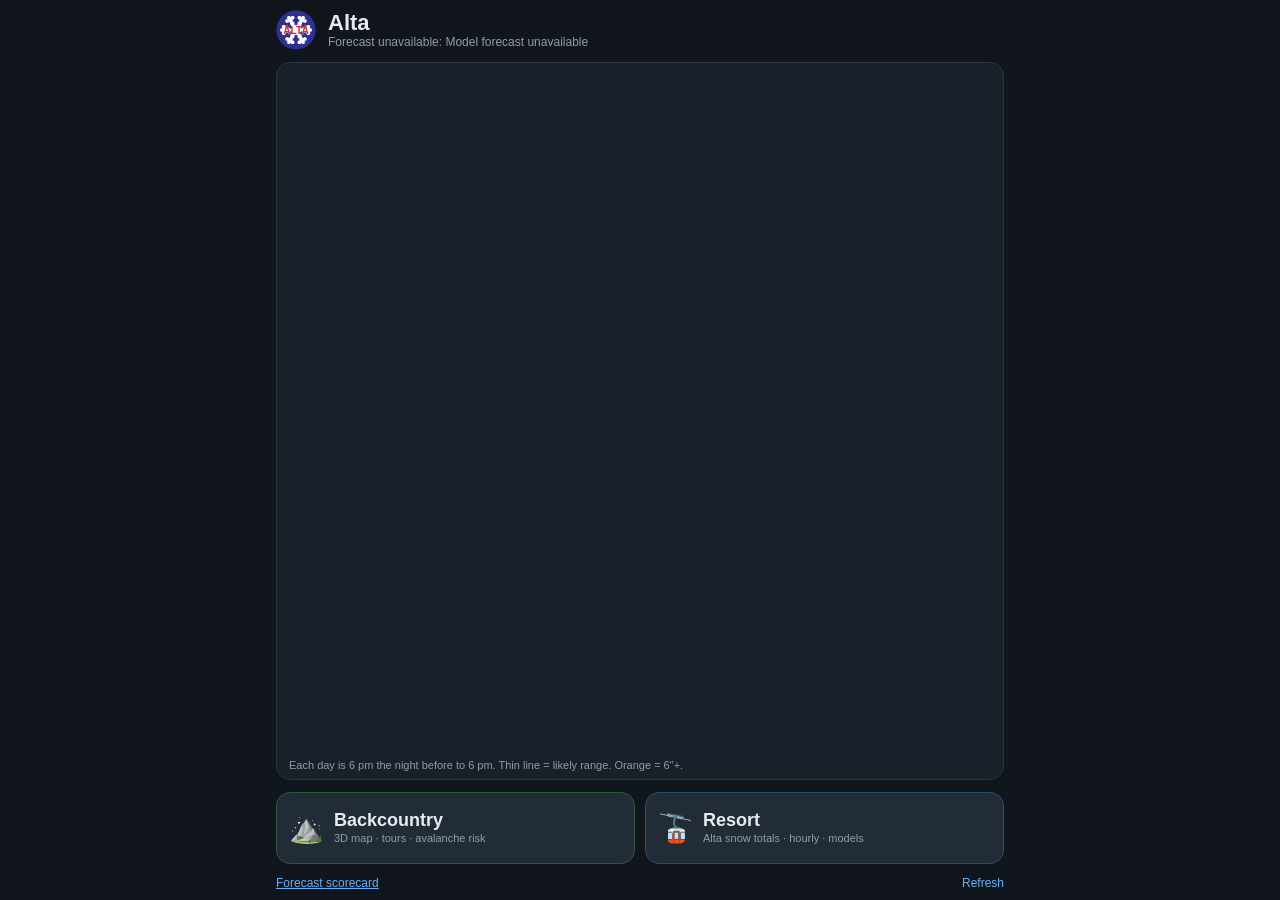
==== index.html @ 56ec4ec4 "Home screen, Backcountry page, avalanche risk, LCC tours and AutoATES terrain - Home: Alta 15-day sn" ====
<!doctype html>
<html lang="en">
<head>
  <meta charset="utf-8">
  <meta name="viewport" content="width=device-width, initial-scale=1, viewport-fit=cover">
  <meta name="theme-color" content="#11161c">
  <meta name="apple-mobile-web-app-capable" content="yes">
  <meta name="apple-mobile-web-app-status-bar-style" content="black-translucent">
  <title>Alta Snow</title>
  <link rel="icon" href="badge.svg" type="image/svg+xml">
  <link rel="apple-touch-icon" href="icon-180.png">
  <link rel="manifest" href="manifest.webmanifest">
  <link rel="stylesheet" href="app.css">
  <link rel="stylesheet" href="home.css">
</head>
<body class="home">
  <header class="home-head">
    <img src="badge.svg" alt="" class="badge">
    <div class="title">
      <h1>Alta</h1>
      <p id="status" class="sub">Loading forecast…</p>
    </div>
    <a id="avy-chip" class="avy-chip" href="backcountry.html#avalanche" hidden></a>
  </header>

  <section class="snow" aria-labelledby="snow-h">
    <h2 id="snow-h" class="sr-only">Snow forecast, next 15 days</h2>
    <div class="totals" id="totals"></div>
    <div class="chart" id="chart" role="img" aria-label="Daily snow forecast for Alta, next 15 days"></div>
    <p class="note">Each day is 6 pm the night before to 6 pm. Thin line = likely range. Orange = 6"+.</p>
  </section>

  <nav class="doors">
    <a href="backcountry.html" class="door bc">
      <span class="door-icon" aria-hidden="true">⛰️</span>
      <span><b>Backcountry</b><small>3D map · tours · avalanche risk</small></span>
    </a>
    <a href="forecast.html" class="door resort">
      <span class="door-icon" aria-hidden="true">🚡</span>
      <span><b>Resort</b><small>Alta snow totals · hourly · models</small></span>
    </a>
  </nav>

  <footer class="home-foot">
    <a href="scorecard.html">Forecast scorecard</a>
    <button id="refresh" class="linkish">Refresh</button>
  </footer>

  <script src="snow.js"></script>
  <script src="forecast-data.js"></script>
  <script src="avalanche.js"></script>
  <script src="home.js"></script>
</body>
</html>
---- app.css ----
:root {
  --bg: #11161c;
  --panel: rgba(20, 26, 33, 0.94);
  --line: #2a3440;
  --text: #e6ebf0;
  --muted: #8f9cab;
  --accent: #5fb3ff;
  --accent-ink: #06121f;
  --btn: #222c37;
  --btn-hover: #2c3846;
  --green: #3fa34d;
  --yellow: #e8c62a;
  --orange: #f08a24;
  --red: #d83a2e;
  --radius: 8px;
  font-family: -apple-system, BlinkMacSystemFont, "Segoe UI", Roboto, sans-serif;
  font-size: 14px;
  color-scheme: dark;
}

* { box-sizing: border-box; }
html, body { margin: 0; height: 100%; background: var(--bg); color: var(--text); }
#map { position: absolute; inset: 0; }
a { color: var(--accent); }

.panel {
  position: absolute; top: 12px; left: 12px; bottom: 12px;
  width: 340px; overflow-y: auto;
  background: var(--panel); border: 1px solid var(--line); border-radius: 12px;
  padding: 0 14px 14px; z-index: 2;
  backdrop-filter: blur(6px);
}
.panel.closed { display: none; }
.panel-head { position: sticky; top: 0; background: var(--panel); padding: 14px 0 8px; z-index: 1; }
.panel-head h1 { font-size: 17px; margin: 0 0 4px; padding-left: 40px; }
.sub { margin: 0; color: var(--muted); font-size: 12px; }

.panel-toggle {
  position: absolute; top: 22px; left: 22px; z-index: 3;
  width: 32px; height: 32px; border-radius: 6px;
  background: var(--btn); color: var(--text); border: 1px solid var(--line); cursor: pointer;
}

details { border-top: 1px solid var(--line); padding: 8px 0; }
summary { cursor: pointer; font-weight: 600; padding: 4px 0; list-style-position: inside; }
.row { display: flex; align-items: center; gap: 8px; margin: 8px 0; }
.row label { flex: 0 0 auto; }
.row input[type=range] { flex: 1; min-width: 0; }
.row select, .row input[type=number] {
  background: var(--btn); color: var(--text); border: 1px solid var(--line); border-radius: 6px; padding: 4px 6px;
}
.row input[type=number] { width: 56px; }
.muted { color: var(--muted); font-weight: 400; }
.small { font-size: 12px; }
.hint { color: var(--muted); font-size: 12px; line-height: 1.45; margin: 6px 0; }

.seg { display: flex; flex-wrap: wrap; gap: 4px; margin: 8px 0; }
.seg label {
  display: inline-flex; align-items: center; gap: 4px;
  background: var(--btn); border: 1px solid var(--line); border-radius: 6px; padding: 4px 8px; cursor: pointer;
}
.seg label:has(input:checked) { border-color: var(--accent); }
.seg input[type=radio] { display: none; }

.btns { display: flex; flex-wrap: wrap; gap: 6px; margin: 8px 0; }
button, .btn-like {
  background: var(--btn); color: var(--text); border: 1px solid var(--line); border-radius: 6px;
  padding: 6px 10px; cursor: pointer; font: inherit; font-size: 13px;
}
button:hover, .btn-like:hover { background: var(--btn-hover); }
button.primary { background: var(--accent); color: var(--accent-ink); border-color: var(--accent); font-weight: 600; }
button.active { background: #ffcf4a; color: #1d1600; border-color: #ffcf4a; }

.legend { display: grid; grid-template-columns: 14px 1fr; gap: 3px 8px; font-size: 12px; align-items: center; }
.legend i { width: 14px; height: 14px; border-radius: 3px; display: block; }

.rose-wrap { display: flex; gap: 10px; align-items: flex-start; }
#rose { width: 150px; height: 150px; flex: 0 0 150px; }
#rose path { stroke: var(--bg); stroke-width: 1.5; cursor: pointer; fill: #2a3440; }
#rose path.on { fill: #e2492f; }
#rose path:hover { opacity: 0.8; }
#rose text { fill: var(--muted); font-size: 12px; text-anchor: middle; dominant-baseline: middle; pointer-events: none; }
.rose-side { flex: 1; min-width: 0; }
.rose-side .btns button { padding: 4px 8px; font-size: 12px; }

.stats { display: grid; grid-template-columns: 1fr 1fr; gap: 6px; margin: 8px 0; }
.stats:empty { display: none; }
.stat { background: var(--btn); border-radius: 6px; padding: 6px 8px; }
.stat b { display: block; font-size: 16px; }
.stat span { color: var(--muted); font-size: 11px; }
.stat.wide { grid-column: 1 / -1; }
.profile svg { width: 100%; height: 110px; display: block; }
.profile text { fill: var(--muted); font-size: 10px; }

.pin-list, .uac-list, .sources { list-style: none; padding: 0; margin: 6px 0; }
.pin-list li { display: flex; justify-content: space-between; align-items: center; gap: 6px; padding: 4px 0; border-bottom: 1px solid var(--line); }
.pin-list li a { cursor: pointer; }
.pin-list button { padding: 2px 8px; }
.sources li { margin: 0 0 8px; font-size: 12px; line-height: 1.45; color: var(--muted); }
.sources b { color: var(--text); }

.uac-list li { border-bottom: 1px solid var(--line); }
.uac-list .uac-head { display: flex; align-items: center; gap: 8px; padding: 6px 0; cursor: pointer; }
.uac-list .chip { width: 12px; height: 12px; border-radius: 50%; flex: 0 0 12px; }
.uac-list .canyon { margin-left: auto; color: var(--muted); font-size: 12px; }
.uac-body { padding: 0 0 10px 20px; font-size: 12px; color: var(--muted); line-height: 1.5; }
.uac-body img { width: 100%; border-radius: 6px; margin-top: 6px; background: #fff; }
.uac-body b { color: var(--text); font-weight: 600; }

.readout {
  position: absolute; right: 12px; bottom: 34px; z-index: 2;
  background: var(--panel); border: 1px solid var(--line); border-radius: 6px;
  padding: 6px 10px; font-size: 12px; font-variant-numeric: tabular-nums;
}
.readout:empty { display: none; }

.maplibregl-popup-content { background: #1b232c; color: var(--text); border-radius: 8px; font-size: 13px; }
.maplibregl-popup-tip { border-top-color: #1b232c !important; border-bottom-color: #1b232c !important; }
.maplibregl-popup-close-button { color: var(--muted); }
.pin-marker {
  width: 14px; height: 14px; border-radius: 50%; background: #ffcf4a; border: 2px solid #1d1600; cursor: pointer;
}

@media (max-width: 640px) {
  .panel { top: auto; left: 0; right: 0; bottom: 0; width: auto; max-height: 55vh; border-radius: 12px 12px 0 0; }
  .panel-toggle { top: 12px; left: 12px; }
  .panel-head h1 { padding-left: 0; }
  .readout { bottom: auto; top: 12px; right: 12px; }
}

.alta-tots { display: grid; grid-template-columns: repeat(3, 1fr); gap: 6px; margin: 8px 0 6px; }
.alta-tots div { background: var(--btn); border-radius: 6px; padding: 6px 8px; }
.alta-tots b { display: block; font-size: 18px; }
.alta-tots span { color: var(--muted); font-size: 11px; }
.alta-bars { display: grid; grid-template-columns: repeat(15, 1fr); gap: 2px; height: 56px; }
.alta-bars div { display: flex; flex-direction: column; justify-content: flex-end; align-items: center; min-width: 0; }
.alta-bars i { display: block; width: 70%; background: #3987e5; border-radius: 2px 2px 0 0; }
.alta-bars i.powder { background: var(--orange); }
.alta-bars span { font-size: 9px; color: var(--muted); margin-top: 2px; }
.alta-link { display: block; font-size: 12px; margin: 6px 0 2px; }
.alta-marker {
  background: #11161c; color: #e6ebf0; border: 1px solid #5fb3ff; border-radius: 12px;
  padding: 3px 8px; font-size: 12px; font-weight: 600; text-decoration: none; white-space: nowrap;
}
.alta-marker:hover { background: #1c2733; }
.alta-marker { display: flex; align-items: center; gap: 5px; padding: 2px 8px 2px 2px; }
.alta-marker img { width: 20px; height: 20px; display: block; }
.summary-badge { width: 18px; height: 18px; vertical-align: -4px; margin-right: 6px; }
---- home.css ----
/* Home: Alta 15-day snow, fitted to one screen, then the two doors. Builds on app.css tokens. */
.home {
  --s1: #3987e5;
  --powder: #f08a24;
  --card: #18202a;
  min-height: 100%;
  height: 100dvh;
  display: grid;
  grid-template-rows: auto 1fr auto auto;
  max-width: 760px;
  margin: 0 auto;
  padding: max(10px, env(safe-area-inset-top)) 16px max(10px, env(safe-area-inset-bottom));
  gap: 12px;
  overflow: hidden;
}
.sr-only { position: absolute; width: 1px; height: 1px; overflow: hidden; clip: rect(0 0 0 0); }

.home-head { display: flex; align-items: center; gap: 12px; }
.home-head .badge { width: 40px; height: 40px; }
.home-head .title { flex: 1; min-width: 0; }
.home-head h1 { margin: 0; font-size: 22px; line-height: 1.1; }
.home-head .sub { white-space: nowrap; overflow: hidden; text-overflow: ellipsis; }

.avy-chip {
  display: inline-flex; flex-direction: column; align-items: flex-end; text-decoration: none;
  padding: 5px 10px; border-radius: 8px; font-size: 11px; line-height: 1.2; border: 1px solid transparent;
}
.avy-chip b { font-size: 13px; }

.snow {
  background: var(--card); border: 1px solid var(--line); border-radius: 14px; padding: 12px 12px 8px;
  display: flex; flex-direction: column; min-height: 0;
}
.totals { display: grid; grid-template-columns: repeat(4, 1fr); gap: 6px; margin-bottom: 8px; }
.totals div { text-align: center; }
.totals b { display: block; font-size: 22px; font-variant-numeric: tabular-nums; }
.totals span { color: var(--muted); font-size: 11px; }
.totals .obs b { color: var(--muted); }

.chart { flex: 1; min-height: 180px; display: grid; grid-template-columns: repeat(15, 1fr); gap: 3px; position: relative; }
.col { display: flex; flex-direction: column; align-items: center; min-width: 0; }
.col .v { font-size: 11px; font-weight: 700; height: 15px; font-variant-numeric: tabular-nums; white-space: nowrap; }
.col .area { position: relative; flex: 1; width: 100%; display: flex; align-items: flex-end; justify-content: center; }
.col .area i { display: block; width: 78%; background: var(--s1); border-radius: 3px 3px 0 0; min-height: 2px; }
.col .area i.powder { background: var(--powder); }
.col .area em { position: absolute; left: 50%; width: 2px; margin-left: -1px; background: #cfd8e3; opacity: 0.7; }
.col .d { font-size: 10px; color: var(--muted); text-align: center; line-height: 1.25; margin-top: 3px; }
.col .d b { color: var(--text); font-weight: 600; }
.col.wk { border-left: 1px dashed var(--line); }
.col.today .d b { color: var(--accent); }
.note { color: var(--muted); font-size: 11px; margin: 6px 0 0; }

.doors { display: grid; grid-template-columns: 1fr 1fr; gap: 10px; }
.door {
  display: flex; align-items: center; gap: 10px; text-decoration: none; color: var(--text);
  background: var(--btn); border: 1px solid var(--line); border-radius: 14px; padding: 14px 12px; min-height: 72px;
}
.door:hover, .door:focus-visible { background: var(--btn-hover); }
.door b { display: block; font-size: 18px; }
.door small { color: var(--muted); font-size: 11px; line-height: 1.3; display: block; }
.door-icon { font-size: 28px; }
.door.bc { border-color: #2f5b3a; }
.door.resort { border-color: #2c4d78; }

.home-foot { display: flex; justify-content: space-between; font-size: 12px; }
.linkish { background: none; border: 0; color: var(--accent); padding: 0; cursor: pointer; font: inherit; }

@media (max-height: 640px) {
  .totals b { font-size: 18px; }
  .door { min-height: 60px; padding: 10px; }
  .note { display: none; }
}
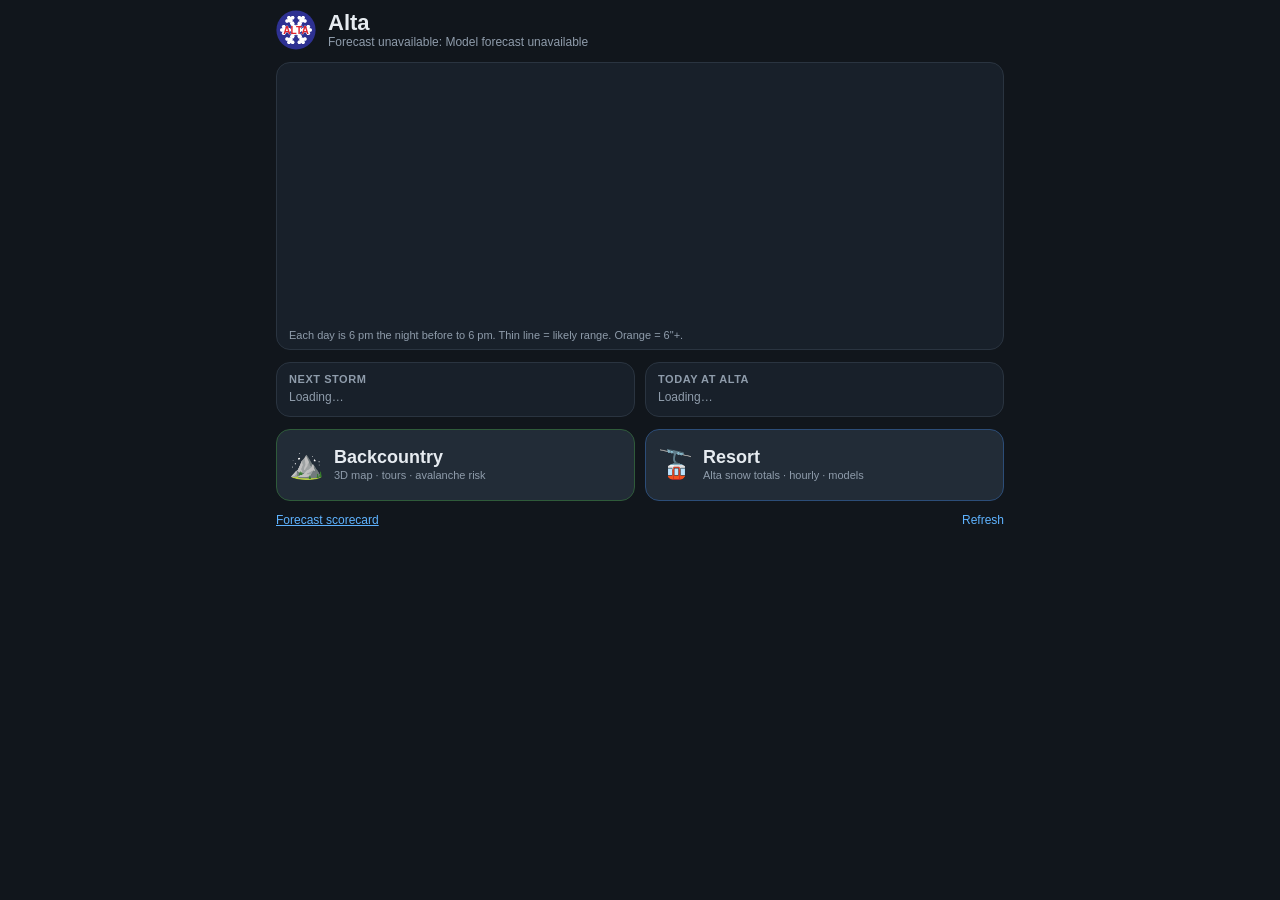
==== commit dc821223: "Home: landscape snow chart instead of a full-height stretch; next storm and today cards Co-Authored-" ====
--- a/index.html
+++ b/index.html
@@ -30,6 +30,11 @@
     <p class="note">Each day is 6 pm the night before to 6 pm. Thin line = likely range. Orange = 6"+.</p>
   </section>
 
+  <section class="cards">
+    <div class="mini-card" id="storm"><h2>Next storm</h2><p>Loading…</p></div>
+    <div class="mini-card" id="today"><h2>Today at Alta</h2><p>Loading…</p></div>
+  </section>
+
   <nav class="doors">
     <a href="backcountry.html" class="door bc">
       <span class="door-icon" aria-hidden="true">⛰️</span>
--- a/home.css
+++ b/home.css
@@ -1,17 +1,17 @@
-/* Home: Alta 15-day snow, fitted to one screen, then the two doors. Builds on app.css tokens. */
+/* Home: Alta 15-day snow as a landscape chart, the next storm and today, then the two doors.
+   Builds on app.css tokens. Content flows at its natural height; nothing stretches to fill the screen. */
 .home {
   --s1: #3987e5;
   --powder: #f08a24;
   --card: #18202a;
+  height: auto;
   min-height: 100%;
-  height: 100dvh;
-  display: grid;
-  grid-template-rows: auto 1fr auto auto;
+  display: flex;
+  flex-direction: column;
   max-width: 760px;
   margin: 0 auto;
-  padding: max(10px, env(safe-area-inset-top)) 16px max(10px, env(safe-area-inset-bottom));
+  padding: max(10px, env(safe-area-inset-top)) 16px max(14px, env(safe-area-inset-bottom));
   gap: 12px;
-  overflow: hidden;
 }
 .sr-only { position: absolute; width: 1px; height: 1px; overflow: hidden; clip: rect(0 0 0 0); }
 
@@ -29,7 +29,6 @@
 
 .snow {
   background: var(--card); border: 1px solid var(--line); border-radius: 14px; padding: 12px 12px 8px;
-  display: flex; flex-direction: column; min-height: 0;
 }
 .totals { display: grid; grid-template-columns: repeat(4, 1fr); gap: 6px; margin-bottom: 8px; }
 .totals div { text-align: center; }
@@ -37,7 +36,11 @@
 .totals span { color: var(--muted); font-size: 11px; }
 .totals .obs b { color: var(--muted); }
 
-.chart { flex: 1; min-height: 180px; display: grid; grid-template-columns: repeat(15, 1fr); gap: 3px; position: relative; }
+.chart {
+  /* always wider than tall: grows with the width, capped so it never becomes a tower */
+  height: clamp(150px, 30vw, 240px);
+  display: grid; grid-template-columns: repeat(15, 1fr); gap: 3px; position: relative;
+}
 .col { display: flex; flex-direction: column; align-items: center; min-width: 0; }
 .col .v { font-size: 11px; font-weight: 700; height: 15px; font-variant-numeric: tabular-nums; white-space: nowrap; }
 .col .area { position: relative; flex: 1; width: 100%; display: flex; align-items: flex-end; justify-content: center; }
@@ -65,8 +68,17 @@
 .home-foot { display: flex; justify-content: space-between; font-size: 12px; }
 .linkish { background: none; border: 0; color: var(--accent); padding: 0; cursor: pointer; font: inherit; }
 
-@media (max-height: 640px) {
+/* next storm + today */
+.cards { display: grid; grid-template-columns: 1fr 1fr; gap: 10px; }
+.mini-card { background: var(--card); border: 1px solid var(--line); border-radius: 14px; padding: 10px 12px; min-width: 0; }
+.mini-card h2 { font-size: 11px; text-transform: uppercase; letter-spacing: .05em; color: var(--muted); margin: 0 0 4px; font-weight: 600; }
+.mini-card .big { font-size: 20px; font-weight: 700; line-height: 1.15; }
+.mini-card .big small { font-size: 13px; color: var(--muted); font-weight: 500; }
+.mini-card p { margin: 3px 0 0; font-size: 12px; color: var(--muted); line-height: 1.4; }
+.mini-card p b { color: var(--text); font-weight: 600; }
+.mini-card .pow { color: var(--powder); }
+
+@media (max-width: 360px) {
+  .cards { grid-template-columns: 1fr; }
   .totals b { font-size: 18px; }
-  .door { min-height: 60px; padding: 10px; }
-  .note { display: none; }
 }
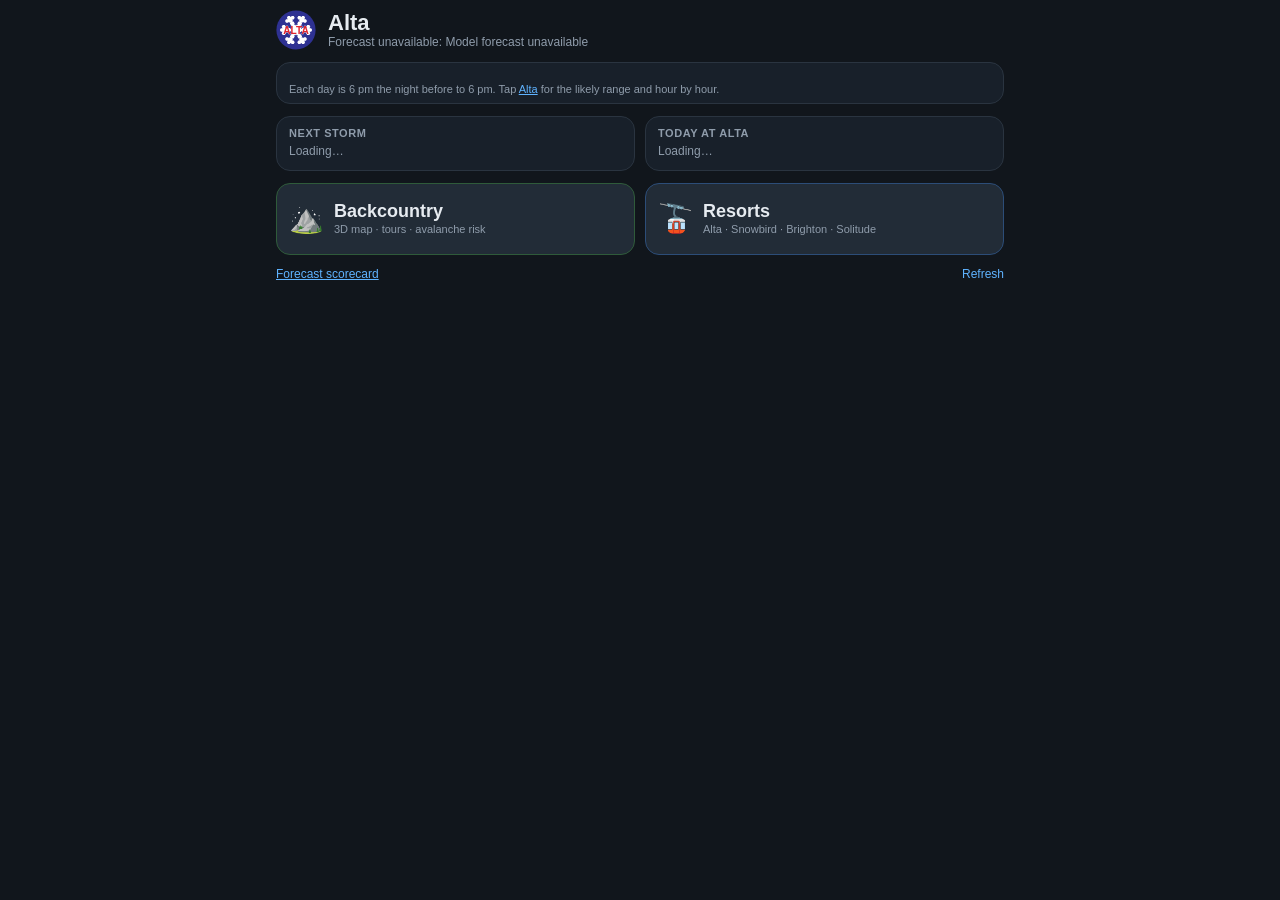
==== commit 2dbb40b5: "Resorts: Snowbird, Brighton and Solitude alongside Alta, solid colour bars, live cams - resorts.html" ====
--- a/index.html
+++ b/index.html
@@ -27,7 +27,8 @@
     <h2 id="snow-h" class="sr-only">Snow forecast, next 15 days</h2>
     <div class="totals" id="totals"></div>
     <div class="chart" id="chart" role="img" aria-label="Daily snow forecast for Alta, next 15 days"></div>
-    <p class="note">Each day is 6 pm the night before to 6 pm. Thin line = likely range. Orange = 6"+.</p>
+    <div class="note" id="legend"></div>
+    <p class="note">Each day is 6 pm the night before to 6 pm. Tap <a href="forecast.html">Alta</a> for the likely range and hour by hour.</p>
   </section>
 
   <section class="cards">
@@ -40,9 +41,9 @@
       <span class="door-icon" aria-hidden="true">⛰️</span>
       <span><b>Backcountry</b><small>3D map · tours · avalanche risk</small></span>
     </a>
-    <a href="forecast.html" class="door resort">
+    <a href="resorts.html" class="door resort">
       <span class="door-icon" aria-hidden="true">🚡</span>
-      <span><b>Resort</b><small>Alta snow totals · hourly · models</small></span>
+      <span><b>Resorts</b><small>Alta · Snowbird · Brighton · Solitude</small></span>
     </a>
   </nav>
 
@@ -53,6 +54,7 @@
 
   <script src="snow.js"></script>
   <script src="forecast-data.js"></script>
+  <script src="snowbars.js"></script>
   <script src="avalanche.js"></script>
   <script src="home.js"></script>
 </body>
--- a/app.css
+++ b/app.css
@@ -146,3 +146,36 @@
 .alta-marker { display: flex; align-items: center; gap: 5px; padding: 2px 8px 2px 2px; }
 .alta-marker img { width: 20px; height: 20px; display: block; }
 .summary-badge { width: 18px; height: 18px; vertical-align: -4px; margin-right: 6px; }
+
+/* ---------- daily snow bars (snowbars.js), shared by home, resorts and forecast pages ---------- */
+:root { --c-snow: #3987e5; --c-mix: #9085e9; --c-rain: #3fae7a; --c-pow: #f08a24; --c-none: #3a4552; }
+.sb { display: grid; grid-template-columns: repeat(var(--n), 1fr); gap: 3px; height: var(--sb-h, 170px); }
+.sb-col { display: flex; flex-direction: column; align-items: center; min-width: 0; }
+.sb-v { font-size: 11px; font-weight: 700; height: 15px; line-height: 15px; white-space: nowrap; font-variant-numeric: tabular-nums; }
+.sb-v small { font-size: 9px; font-weight: 600; color: var(--c-rain); }
+.sb-area { flex: 1; width: 100%; display: flex; align-items: flex-end; justify-content: center; }
+.sb-area i { display: block; width: 80%; max-width: 36px; min-height: 2px; border-radius: 3px 3px 0 0; background: var(--c-none); }
+.sb-area i.t-snow { background: var(--c-snow); }
+.sb-area i.t-mix { background: var(--c-mix); }
+.sb-area i.t-rain { background: var(--c-rain); }
+.sb-area i.t-pow { background: var(--c-pow); }
+.sb-d { font-size: 10px; color: var(--muted); text-align: center; line-height: 1.25; margin-top: 3px; }
+.sb-d b { color: var(--text); font-weight: 600; }
+.sb-col.wk { border-left: 1px dashed var(--line); }
+.sb-col.today .sb-d b { color: var(--accent); }
+.sb.compact { gap: 2px; }
+.sb.compact .sb-v { font-size: 10px; }
+.sb.compact .sb-area i { width: 76%; border-radius: 2px 2px 0 0; }
+.sb-legend { display: flex; flex-wrap: wrap; gap: 4px 12px; font-size: 11px; color: var(--muted); }
+.sb-legend i { display: inline-block; width: 10px; height: 10px; border-radius: 2px; margin-right: 4px; vertical-align: -1px; }
+.sb-legend i.t-snow { background: var(--c-snow); }
+.sb-legend i.t-mix { background: var(--c-mix); }
+.sb-legend i.t-rain { background: var(--c-rain); }
+.sb-legend i.t-pow { background: var(--c-pow); }
+/* a snow amount as a solid block, coloured like the bars */
+.chip { display: inline-block; min-width: 44px; padding: 3px 8px; border-radius: 6px; font-weight: 700; text-align: center; font-variant-numeric: tabular-nums; }
+.chip.t-snow { background: var(--c-snow); color: #fff; }
+.chip.t-mix { background: var(--c-mix); color: #120f2a; }
+.chip.t-rain { background: var(--c-rain); color: #06170f; }
+.chip.t-pow { background: var(--c-pow); color: #1d0e00; }
+.chip.t-none { color: var(--muted); font-weight: 600; }
--- a/home.css
+++ b/home.css
@@ -36,21 +36,8 @@
 .totals span { color: var(--muted); font-size: 11px; }
 .totals .obs b { color: var(--muted); }
 
-.chart {
-  /* always wider than tall: grows with the width, capped so it never becomes a tower */
-  height: clamp(150px, 30vw, 240px);
-  display: grid; grid-template-columns: repeat(15, 1fr); gap: 3px; position: relative;
-}
-.col { display: flex; flex-direction: column; align-items: center; min-width: 0; }
-.col .v { font-size: 11px; font-weight: 700; height: 15px; font-variant-numeric: tabular-nums; white-space: nowrap; }
-.col .area { position: relative; flex: 1; width: 100%; display: flex; align-items: flex-end; justify-content: center; }
-.col .area i { display: block; width: 78%; background: var(--s1); border-radius: 3px 3px 0 0; min-height: 2px; }
-.col .area i.powder { background: var(--powder); }
-.col .area em { position: absolute; left: 50%; width: 2px; margin-left: -1px; background: #cfd8e3; opacity: 0.7; }
-.col .d { font-size: 10px; color: var(--muted); text-align: center; line-height: 1.25; margin-top: 3px; }
-.col .d b { color: var(--text); font-weight: 600; }
-.col.wk { border-left: 1px dashed var(--line); }
-.col.today .d b { color: var(--accent); }
+.chart { --sb-h: clamp(150px, 30vw, 240px); }
+#legend { margin-top: 8px; }
 .note { color: var(--muted); font-size: 11px; margin: 6px 0 0; }
 
 .doors { display: grid; grid-template-columns: 1fr 1fr; gap: 10px; }
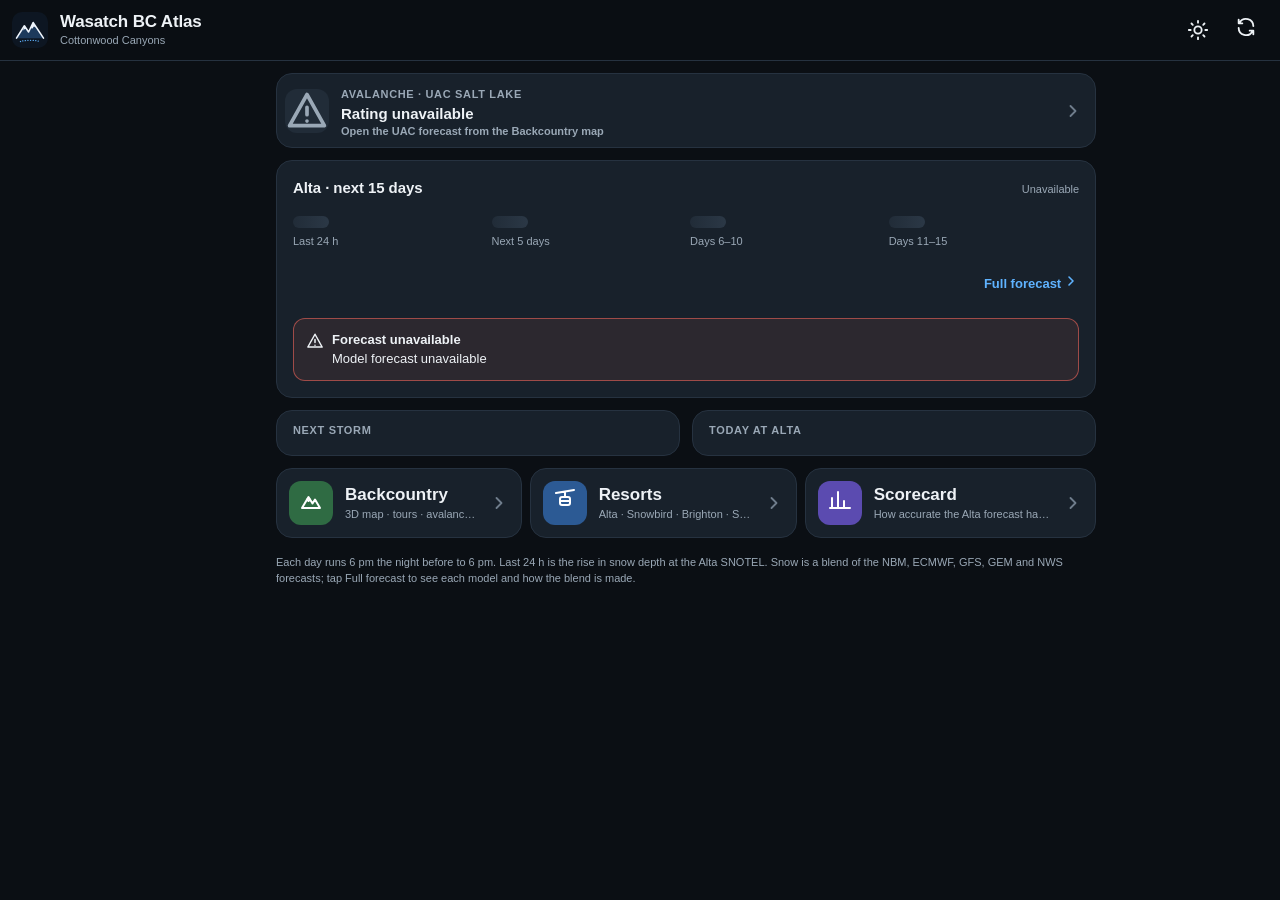
==== commit 3e100f9e: "UI redesign: design system, glare mode, new Home/Resorts/Forecast layouts, onX-style tour lines - ap" ====
--- a/index.html
+++ b/index.html
@@ -3,54 +3,83 @@
 <head>
   <meta charset="utf-8">
   <meta name="viewport" content="width=device-width, initial-scale=1, viewport-fit=cover">
-  <meta name="theme-color" content="#11161c">
+  <meta name="theme-color" content="#0b0f14">
   <meta name="apple-mobile-web-app-capable" content="yes">
   <meta name="apple-mobile-web-app-status-bar-style" content="black-translucent">
-  <title>Alta Snow</title>
+  <meta name="apple-mobile-web-app-title" content="BC Atlas">
+  <title>Wasatch BC Atlas</title>
   <link rel="icon" href="badge.svg" type="image/svg+xml">
   <link rel="apple-touch-icon" href="icon-180.png">
   <link rel="manifest" href="manifest.webmanifest">
+  <script src="theme.js"></script>
   <link rel="stylesheet" href="app.css">
   <link rel="stylesheet" href="home.css">
 </head>
-<body class="home">
-  <header class="home-head">
-    <img src="badge.svg" alt="" class="badge">
-    <div class="title">
-      <h1>Alta</h1>
-      <p id="status" class="sub">Loading forecast…</p>
+<body class="page home">
+  <header class="topbar">
+    <div class="topbar-title">
+      <img src="badge.svg" alt="" class="brand-mark">
+      <div><h1>Wasatch BC Atlas</h1><p class="sub">Cottonwood Canyons</p></div>
     </div>
-    <a id="avy-chip" class="avy-chip" href="backcountry.html#avalanche" hidden></a>
+    <div class="topbar-actions">
+      <button class="icon-btn" data-theme-toggle aria-label="Glare mode"></button>
+      <button class="icon-btn" id="refresh" aria-label="Refresh forecast"><i data-icon="refresh"></i></button>
+    </div>
   </header>
 
-  <section class="snow" aria-labelledby="snow-h">
-    <h2 id="snow-h" class="sr-only">Snow forecast, next 15 days</h2>
-    <div class="totals" id="totals"></div>
-    <div class="chart" id="chart" role="img" aria-label="Daily snow forecast for Alta, next 15 days"></div>
-    <div class="note" id="legend"></div>
-    <p class="note">Each day is 6 pm the night before to 6 pm. Tap <a href="forecast.html">Alta</a> for the likely range and hour by hour.</p>
-  </section>
+  <main class="page-main">
+    <a id="avy" class="avy-row" href="backcountry.html#avalanche" aria-label="Avalanche danger, Salt Lake zone">
+      <span class="avy-dot" aria-hidden="true"></span>
+      <span class="avy-text"><span class="eyebrow">Avalanche · UAC Salt Lake</span><b id="avy-name">Checking…</b></span>
+      <i data-icon="chev" class="chev"></i>
+    </a>
 
-  <section class="cards">
-    <div class="mini-card" id="storm"><h2>Next storm</h2><p>Loading…</p></div>
-    <div class="mini-card" id="today"><h2>Today at Alta</h2><p>Loading…</p></div>
-  </section>
+    <section class="card snow" aria-labelledby="snow-h">
+      <div class="card-head">
+        <h2 id="snow-h">Alta · next 15 days</h2>
+        <span class="muted" id="status">Loading…</span>
+      </div>
+      <div class="stats-row" id="totals">
+        <div class="stat-cell dim"><b class="skeleton sk-line" style="width:36px">&nbsp;</b><span>Last 24 h</span></div>
+        <div class="stat-cell"><b class="skeleton sk-line" style="width:36px">&nbsp;</b><span>Next 5 days</span></div>
+        <div class="stat-cell"><b class="skeleton sk-line" style="width:36px">&nbsp;</b><span>Days 6–10</span></div>
+        <div class="stat-cell"><b class="skeleton sk-line" style="width:36px">&nbsp;</b><span>Days 11–15</span></div>
+      </div>
+      <div class="chart" id="chart" role="img" aria-label="Daily snow forecast for Alta, next 15 days"><div class="skeleton sk-block"></div></div>
+      <div class="chart-foot">
+        <div id="legend"></div>
+        <a href="forecast.html?r=alta" class="more">Full forecast<i data-icon="chev"></i></a>
+      </div>
+      <div id="snow-error"></div>
+    </section>
 
-  <nav class="doors">
-    <a href="backcountry.html" class="door bc">
-      <span class="door-icon" aria-hidden="true">⛰️</span>
-      <span><b>Backcountry</b><small>3D map · tours · avalanche risk</small></span>
-    </a>
-    <a href="resorts.html" class="door resort">
-      <span class="door-icon" aria-hidden="true">🚡</span>
-      <span><b>Resorts</b><small>Alta · Snowbird · Brighton · Solitude</small></span>
-    </a>
-  </nav>
+    <section class="cards">
+      <div class="mini-card" id="storm"><h2 class="eyebrow">Next storm</h2><div class="skeleton sk-line" style="width:70%"></div><div class="skeleton sk-line"></div></div>
+      <div class="mini-card" id="today"><h2 class="eyebrow">Today at Alta</h2><div class="skeleton sk-line" style="width:60%"></div><div class="skeleton sk-line"></div></div>
+    </section>
 
-  <footer class="home-foot">
-    <a href="scorecard.html">Forecast scorecard</a>
-    <button id="refresh" class="linkish">Refresh</button>
-  </footer>
+    <nav class="doors" aria-label="Sections">
+      <a href="backcountry.html" class="door bc">
+        <span class="door-icon"><i data-icon="mountain"></i></span>
+        <span class="door-text"><b>Backcountry</b><small>3D map · tours · avalanche risk</small></span>
+        <i data-icon="chev" class="chev"></i>
+      </a>
+      <a href="resorts.html" class="door resort">
+        <span class="door-icon"><i data-icon="lift"></i></span>
+        <span class="door-text"><b>Resorts</b><small>Alta · Snowbird · Brighton · Solitude</small></span>
+        <i data-icon="chev" class="chev"></i>
+      </a>
+      <a href="scorecard.html" class="door score">
+        <span class="door-icon"><i data-icon="chart"></i></span>
+        <span class="door-text"><b>Scorecard</b><small>How accurate the Alta forecast has been</small></span>
+        <i data-icon="chev" class="chev"></i>
+      </a>
+    </nav>
+
+    <footer class="foot">
+      <p>Each day runs 6 pm the night before to 6 pm. Last 24 h is the rise in snow depth at the Alta SNOTEL. Snow is a blend of the NBM, ECMWF, GFS, GEM and NWS forecasts; tap Full forecast to see each model and how the blend is made.</p>
+    </footer>
+  </main>
 
   <script src="snow.js"></script>
   <script src="forecast-data.js"></script>
--- a/app.css
+++ b/app.css
@@ -1,22 +1,70 @@
+/* ============ Design system: tokens ============
+   One type scale, spacing scale, radius set and surface ladder for every page.
+   Dark is the default; [data-theme="glare"] is a high-contrast light theme for sun on snow. */
 :root {
-  --bg: #11161c;
-  --panel: rgba(20, 26, 33, 0.94);
-  --line: #2a3440;
-  --text: #e6ebf0;
-  --muted: #8f9cab;
+  /* surfaces, back to front */
+  --bg: #0b0f14;
+  --surface: #121921;
+  --surface-2: #18212b;
+  --surface-3: #212c38;
+  --surface-4: #2b3846;
+  --line: #263240;
+  --line-strong: #3a4858;
+  --text: #eef2f6;
+  --muted: #9aa8b6;
+  --faint: #6f7d8c;
   --accent: #5fb3ff;
-  --accent-ink: #06121f;
-  --btn: #222c37;
-  --btn-hover: #2c3846;
-  --green: #3fa34d;
-  --yellow: #e8c62a;
-  --orange: #f08a24;
-  --red: #d83a2e;
-  --radius: 8px;
-  font-family: -apple-system, BlinkMacSystemFont, "Segoe UI", Roboto, sans-serif;
-  font-size: 14px;
+  --accent-ink: #04101c;
+  --accent-soft: rgba(95, 179, 255, 0.14);
+  --warn: #ffb067;
+  --danger: #ff6b5e;
+  --ok: #4cc38a;
+  --shadow: 0 8px 28px rgba(0, 0, 0, 0.35);
+  --scrim: rgba(5, 8, 12, 0.6);
+  /* legacy names, kept so older selectors follow the theme */
+  --panel: rgba(18, 25, 33, 0.94);
+  --card: var(--surface-2);
+  --btn: var(--surface-3);
+  --btn-hover: var(--surface-4);
+  --green: #3fa34d; --yellow: #e8c62a; --orange: #f08a24; --red: #d83a2e;
+  /* type scale (px): 11 / 13 / 15 / 17 / 20 / 26 / 34 */
+  --fs-xs: 11px; --fs-sm: 13px; --fs-md: 15px; --fs-lg: 17px; --fs-xl: 20px; --fs-2xl: 26px; --fs-3xl: 34px;
+  /* spacing (px): 4 / 8 / 12 / 16 / 24 / 32 */
+  --sp-1: 4px; --sp-2: 8px; --sp-3: 12px; --sp-4: 16px; --sp-5: 24px; --sp-6: 32px;
+  /* radii */
+  --r-sm: 8px; --r-md: 12px; --r-lg: 16px; --r-pill: 999px;
+  --radius: var(--r-sm);
+  --tap: 44px;   /* minimum touch target, gloves */
+  font-family: -apple-system, BlinkMacSystemFont, "SF Pro Text", "Segoe UI", Roboto, sans-serif;
+  font-size: 15px;
+  line-height: 1.4;
   color-scheme: dark;
-}
+  -webkit-text-size-adjust: 100%;
+}
+:root[data-theme="glare"] {
+  --bg: #ffffff;
+  --surface: #f4f6f9;
+  --surface-2: #ffffff;
+  --surface-3: #e9edf2;
+  --surface-4: #dbe1e8;
+  --line: #c7d0da;
+  --line-strong: #8d9aa8;
+  --text: #05080c;
+  --muted: #33404d;
+  --faint: #55626f;
+  --accent: #0054c2;
+  --accent-ink: #ffffff;
+  --accent-soft: rgba(0, 84, 194, 0.1);
+  --warn: #9a4a00;
+  --danger: #b3140a;
+  --ok: #0f7a45;
+  --shadow: 0 6px 20px rgba(10, 20, 30, 0.14);
+  --scrim: rgba(10, 16, 24, 0.45);
+  --panel: rgba(255, 255, 255, 0.97);
+  color-scheme: light;
+}
+:root[data-theme="glare"] .card, :root[data-theme="glare"] .rcard, :root[data-theme="glare"] .snow,
+:root[data-theme="glare"] .mini-card, :root[data-theme="glare"] .tour { border-color: var(--line-strong); }
 
 * { box-sizing: border-box; }
 html, body { margin: 0; height: 100%; background: var(--bg); color: var(--text); }
@@ -64,8 +112,9 @@
 
 .btns { display: flex; flex-wrap: wrap; gap: 6px; margin: 8px 0; }
 button, .btn-like {
-  background: var(--btn); color: var(--text); border: 1px solid var(--line); border-radius: 6px;
-  padding: 6px 10px; cursor: pointer; font: inherit; font-size: 13px;
+  background: var(--btn); color: var(--text); border: 1px solid var(--line); border-radius: var(--r-sm);
+  padding: 8px 12px; min-height: 36px; cursor: pointer; font: inherit; font-size: var(--fs-sm); font-weight: 600;
+  -webkit-tap-highlight-color: transparent;
 }
 button:hover, .btn-like:hover { background: var(--btn-hover); }
 button.primary { background: var(--accent); color: var(--accent-ink); border-color: var(--accent); font-weight: 600; }
@@ -151,7 +200,8 @@
 :root { --c-snow: #3987e5; --c-mix: #9085e9; --c-rain: #3fae7a; --c-pow: #f08a24; --c-none: #3a4552; }
 .sb { display: grid; grid-template-columns: repeat(var(--n), 1fr); gap: 3px; height: var(--sb-h, 170px); }
 .sb-col { display: flex; flex-direction: column; align-items: center; min-width: 0; }
-.sb-v { font-size: 11px; font-weight: 700; height: 15px; line-height: 15px; white-space: nowrap; font-variant-numeric: tabular-nums; }
+/* the gap below the numbers keeps the tallest bar from touching its label */
+.sb-v { font-size: 12px; font-weight: 750; height: 15px; line-height: 15px; margin-bottom: 6px; white-space: nowrap; font-variant-numeric: tabular-nums; }
 .sb-v small { font-size: 9px; font-weight: 600; color: var(--c-rain); }
 .sb-area { flex: 1; width: 100%; display: flex; align-items: flex-end; justify-content: center; }
 .sb-area i { display: block; width: 80%; max-width: 36px; min-height: 2px; border-radius: 3px 3px 0 0; background: var(--c-none); }
@@ -166,16 +216,124 @@
 .sb.compact { gap: 2px; }
 .sb.compact .sb-v { font-size: 10px; }
 .sb.compact .sb-area i { width: 76%; border-radius: 2px 2px 0 0; }
-.sb-legend { display: flex; flex-wrap: wrap; gap: 4px 12px; font-size: 11px; color: var(--muted); }
+.sb-legend { display: flex; flex-wrap: wrap; gap: 4px 12px; font-size: 11px; color: var(--muted); align-items: center; }
+.sb-legend .sb-unit { color: var(--faint); }
+.wx { display: inline-grid; place-items: center; width: 22px; height: 22px; color: var(--muted); }
+.wx svg { width: 22px; height: 22px; }
+.wx-snow { color: var(--c-snow); } .wx-rain { color: var(--c-rain); } .wx-clear { color: #f2b632; }
+:root[data-theme="glare"] .wx-clear { color: #a86b00; }
 .sb-legend i { display: inline-block; width: 10px; height: 10px; border-radius: 2px; margin-right: 4px; vertical-align: -1px; }
 .sb-legend i.t-snow { background: var(--c-snow); }
 .sb-legend i.t-mix { background: var(--c-mix); }
 .sb-legend i.t-rain { background: var(--c-rain); }
 .sb-legend i.t-pow { background: var(--c-pow); }
 /* a snow amount as a solid block, coloured like the bars */
-.chip { display: inline-block; min-width: 44px; padding: 3px 8px; border-radius: 6px; font-weight: 700; text-align: center; font-variant-numeric: tabular-nums; }
-.chip.t-snow { background: var(--c-snow); color: #fff; }
-.chip.t-mix { background: var(--c-mix); color: #120f2a; }
-.chip.t-rain { background: var(--c-rain); color: #06170f; }
-.chip.t-pow { background: var(--c-pow); color: #1d0e00; }
-.chip.t-none { color: var(--muted); font-weight: 600; }
+.snow-chip { display: inline-block; min-width: 44px; padding: 3px 8px; border-radius: 6px; font-weight: 700; text-align: center; font-variant-numeric: tabular-nums; }
+.snow-chip.t-snow { background: var(--c-snow); color: #fff; }
+.snow-chip.t-mix { background: var(--c-mix); color: #120f2a; }
+.snow-chip.t-rain { background: var(--c-rain); color: #06170f; }
+.snow-chip.t-pow { background: var(--c-pow); color: #1d0e00; }
+.snow-chip.t-none { color: var(--muted); font-weight: 600; }
+
+
+/* ============ Design system: shared components ============ */
+:focus-visible { outline: 2px solid var(--accent); outline-offset: 2px; }
+a { text-underline-offset: 2px; }
+.sr-only { position: absolute; width: 1px; height: 1px; overflow: hidden; clip: rect(0 0 0 0); white-space: nowrap; }
+.num, .tnum { font-variant-numeric: tabular-nums; }
+
+/* page shell for the content pages (home, resorts, forecast, scorecard) */
+.page { min-height: 100%; height: auto; background: var(--bg); }
+.page-main { max-width: 760px; margin: 0 auto; padding: var(--sp-3) var(--sp-4) calc(var(--sp-6) + env(safe-area-inset-bottom)); display: grid; gap: var(--sp-3); }
+
+/* top bar: back, title, actions. Sticky, blurred, the same on every page */
+.topbar {
+  position: sticky; top: 0; z-index: 20;
+  display: flex; align-items: center; gap: var(--sp-2);
+  padding: calc(env(safe-area-inset-top) + var(--sp-2)) var(--sp-3) var(--sp-2);
+  background: color-mix(in srgb, var(--bg) 88%, transparent);
+  backdrop-filter: saturate(1.4) blur(14px); -webkit-backdrop-filter: saturate(1.4) blur(14px);
+  border-bottom: 1px solid var(--line);
+}
+.topbar-title { flex: 1; min-width: 0; display: flex; align-items: center; gap: var(--sp-3); }
+.topbar-title > div { min-width: 0; }
+.topbar h1 { margin: 0; font-size: var(--fs-lg); font-weight: 700; line-height: 1.2; letter-spacing: -0.01em; white-space: nowrap; overflow: hidden; text-overflow: ellipsis; }
+.topbar .sub { margin: 1px 0 0; font-size: var(--fs-xs); color: var(--muted); white-space: nowrap; overflow: hidden; text-overflow: ellipsis; }
+.topbar-actions { display: flex; align-items: center; gap: var(--sp-1); flex: 0 0 auto; }
+
+/* icon button: 44 x 44, the glove-sized target */
+.icon-btn, a.icon-btn {
+  width: var(--tap); height: var(--tap); min-height: var(--tap); padding: 0; flex: 0 0 var(--tap);
+  display: inline-grid; place-items: center; border-radius: var(--r-md);
+  background: transparent; border: 1px solid transparent; color: var(--text); text-decoration: none;
+}
+.icon-btn:hover { background: var(--surface-3); }
+.icon-btn svg { width: 22px; height: 22px; }
+.icon-btn.solid { background: var(--surface-3); border-color: var(--line); }
+.icon-btn.spin svg { animation: spin 0.9s linear infinite; }
+@keyframes spin { to { transform: rotate(360deg); } }
+svg.ic { width: 1em; height: 1em; vertical-align: -0.15em; fill: none; stroke: currentColor; stroke-width: 2; stroke-linecap: round; stroke-linejoin: round; }
+.icon-btn svg, .door svg, .wx svg { fill: none; stroke: currentColor; stroke-width: 2; stroke-linecap: round; stroke-linejoin: round; }
+
+/* brand mark */
+.brand-mark { width: 36px; height: 36px; flex: 0 0 36px; border-radius: 10px; display: block; }
+
+/* monogram (resorts show as monograms, never logos) */
+.mono { flex: 0 0 40px; width: 40px; height: 40px; display: grid; place-items: center; border-radius: 12px; font-weight: 800; font-size: 14px; letter-spacing: 0.02em; color: #fff; }
+.mono.lcc { background: #2c5a94; }
+.mono.bcc { background: #2f6b43; }
+
+/* cards and sections */
+.card { background: var(--surface-2); border: 1px solid var(--line); border-radius: var(--r-lg); padding: var(--sp-4); min-width: 0; }
+.card-head { display: flex; align-items: baseline; justify-content: space-between; gap: var(--sp-2); margin: 0 0 var(--sp-3); }
+.card-head h2, .card > h2 { font-size: var(--fs-md); font-weight: 700; margin: 0; letter-spacing: -0.005em; }
+.card-head .muted, .card > h2 .muted { font-size: var(--fs-xs); font-weight: 500; }
+.eyebrow { font-size: var(--fs-xs); font-weight: 700; text-transform: uppercase; letter-spacing: 0.06em; color: var(--muted); margin: 0 0 var(--sp-1); }
+
+/* stat row: a label over a big number */
+.stats-row { display: grid; grid-template-columns: repeat(var(--cols, 4), 1fr); gap: var(--sp-2); }
+.stat-cell { min-width: 0; }
+.stat-cell b { display: block; font-size: var(--fs-xl); font-weight: 750; line-height: 1.15; font-variant-numeric: tabular-nums; letter-spacing: -0.01em; }
+.stat-cell span { display: block; font-size: var(--fs-xs); color: var(--muted); white-space: nowrap; }
+.stat-cell.dim b { color: var(--muted); }
+.stat-cell.pow b { color: var(--c-pow); }
+
+/* pills */
+.pill { display: inline-flex; align-items: center; gap: 4px; padding: 3px 9px; border-radius: var(--r-pill); font-size: var(--fs-xs); font-weight: 700; white-space: nowrap; background: var(--surface-3); color: var(--text); }
+.pill.warn { background: rgba(255, 138, 122, 0.14); color: #ff9c8f; }
+:root[data-theme="glare"] .pill.warn { background: #fde3df; color: #9b1508; }
+.pill.pow { background: rgba(240, 138, 36, 0.16); color: #ffad5c; }
+:root[data-theme="glare"] .pill.pow { background: #ffe8d1; color: #8a3f00; }
+
+/* segmented control */
+.segmented { display: flex; gap: 2px; padding: 3px; border-radius: var(--r-md); background: var(--surface-3); overflow-x: auto; scrollbar-width: none; }
+.segmented::-webkit-scrollbar { display: none; }
+.segmented button { flex: 1 0 auto; min-height: 38px; border: 0; background: transparent; border-radius: 9px; padding: 6px 12px; font-size: var(--fs-sm); color: var(--muted); white-space: nowrap; }
+.segmented button[aria-selected="true"], .segmented button[aria-pressed="true"] { background: var(--surface-2); color: var(--text); box-shadow: 0 1px 3px rgba(0, 0, 0, 0.25); }
+:root[data-theme="glare"] .segmented button[aria-selected="true"], :root[data-theme="glare"] .segmented button[aria-pressed="true"] { background: #05080c; color: #fff; }
+
+/* states: loading, offline, source down, pre-season */
+.skeleton { border-radius: var(--r-sm); background: linear-gradient(90deg, var(--surface-3) 0%, var(--surface-4) 50%, var(--surface-3) 100%); background-size: 200% 100%; animation: shimmer 1.3s ease-in-out infinite; }
+@keyframes shimmer { from { background-position: 200% 0; } to { background-position: -200% 0; } }
+@media (prefers-reduced-motion: reduce) { .skeleton, .icon-btn.spin svg { animation: none; } }
+.sk-line { height: 12px; margin: 6px 0; }
+.sk-block { height: 120px; }
+.banner { display: flex; gap: var(--sp-2); align-items: flex-start; padding: var(--sp-3); border-radius: var(--r-md); font-size: var(--fs-sm); line-height: 1.45; border: 1px solid var(--line); background: var(--surface-2); }
+.banner svg { flex: 0 0 18px; width: 18px; height: 18px; margin-top: 1px; }
+.banner.warn { border-color: rgba(255, 176, 103, 0.5); background: rgba(255, 176, 103, 0.08); }
+.banner.danger { border-color: rgba(255, 107, 94, 0.55); background: rgba(255, 107, 94, 0.09); }
+.banner.info { border-color: rgba(95, 179, 255, 0.45); background: var(--accent-soft); }
+.banner b { display: block; }
+.offline-bar { position: fixed; left: 50%; transform: translateX(-50%); bottom: calc(env(safe-area-inset-bottom) + 12px); z-index: 60; display: flex; align-items: center; gap: 8px; padding: 10px 14px; border-radius: var(--r-pill); background: #1d2630; color: #fff; border: 1px solid var(--line-strong); font-size: var(--fs-sm); font-weight: 600; box-shadow: var(--shadow); white-space: nowrap; }
+.offline-bar[hidden] { display: none; }
+.offline-bar i { width: 8px; height: 8px; border-radius: 50%; background: var(--warn); }
+.bc .offline-bar { bottom: auto; top: calc(env(safe-area-inset-top) + 64px); }
+
+/* footnote */
+.foot { font-size: var(--fs-xs); color: var(--muted); line-height: 1.5; }
+.foot p { margin: var(--sp-1) 0 0; }
+
+/* glare theme: data colours stay, but bars and chips get crisper edges */
+:root[data-theme="glare"] { --c-none: #b9c3ce; }
+:root[data-theme="glare"] .snow-chip.t-snow { background: #1f6fd1; }
+:root[data-theme="glare"] .sb-col.today .sb-d b { color: var(--accent); }
--- a/home.css
+++ b/home.css
@@ -1,71 +1,56 @@
-/* Home: Alta 15-day snow as a landscape chart, the next storm and today, then the two doors.
-   Builds on app.css tokens. Content flows at its natural height; nothing stretches to fill the screen. */
-.home {
-  --s1: #3987e5;
-  --powder: #f08a24;
-  --card: #18202a;
-  height: auto;
-  min-height: 100%;
-  display: flex;
-  flex-direction: column;
-  max-width: 760px;
-  margin: 0 auto;
-  padding: max(10px, env(safe-area-inset-top)) 16px max(14px, env(safe-area-inset-bottom));
-  gap: 12px;
+/* Home: avalanche row, Alta 15-day snow, next storm + today, then the doors. Builds on app.css. */
+.home .page-main { gap: var(--sp-3); }
+
+.avy-row {
+  display: flex; align-items: center; gap: var(--sp-3); min-height: 60px; padding: var(--sp-2) var(--sp-3) var(--sp-2) var(--sp-2);
+  border-radius: var(--r-lg); text-decoration: none; color: var(--text); background: var(--surface-2); border: 1px solid var(--line);
 }
-.sr-only { position: absolute; width: 1px; height: 1px; overflow: hidden; clip: rect(0 0 0 0); }
+.avy-dot { flex: 0 0 44px; height: 44px; border-radius: var(--r-md); display: grid; place-items: center; font-size: var(--fs-xl); font-weight: 800; background: var(--surface-3); color: var(--muted); }
+.avy-text { flex: 1; min-width: 0; }
+.avy-text .eyebrow { margin: 0; }
+.avy-text b { display: block; font-size: var(--fs-md); }
+.avy-text small { display: block; font-size: var(--fs-xs); color: var(--muted); }
+.chev { color: var(--faint); display: inline-grid; }
+.chev svg { width: 20px; height: 20px; fill: none; stroke: currentColor; stroke-width: 2.2; stroke-linecap: round; stroke-linejoin: round; }
 
-.home-head { display: flex; align-items: center; gap: 12px; }
-.home-head .badge { width: 40px; height: 40px; }
-.home-head .title { flex: 1; min-width: 0; }
-.home-head h1 { margin: 0; font-size: 22px; line-height: 1.1; }
-.home-head .sub { white-space: nowrap; overflow: hidden; text-overflow: ellipsis; }
+.snow .card-head .muted { white-space: nowrap; }
+.snow .stats-row { margin-bottom: var(--sp-3); }
+/* landscape chart: wider than tall, never stretched to fill a tall phone */
+.chart { --sb-h: clamp(150px, 34vw, 220px); }
+.chart-foot { display: flex; align-items: center; justify-content: space-between; gap: var(--sp-2); margin-top: var(--sp-3); flex-wrap: wrap; }
+.more { display: inline-flex; align-items: center; gap: 2px; font-size: var(--fs-sm); font-weight: 700; text-decoration: none; min-height: var(--tap); }
+.more svg { width: 16px; height: 16px; fill: none; stroke: currentColor; stroke-width: 2.4; stroke-linecap: round; stroke-linejoin: round; }
+#snow-error:empty { display: none; }
+#snow-error { margin-top: var(--sp-3); }
 
-.avy-chip {
-  display: inline-flex; flex-direction: column; align-items: flex-end; text-decoration: none;
-  padding: 5px 10px; border-radius: 8px; font-size: 11px; line-height: 1.2; border: 1px solid transparent;
+.cards { display: grid; grid-template-columns: 1fr 1fr; gap: var(--sp-3); }
+.mini-card { background: var(--surface-2); border: 1px solid var(--line); border-radius: var(--r-lg); padding: var(--sp-3) var(--sp-4); min-width: 0; }
+.mini-card .big { font-size: var(--fs-2xl); font-weight: 780; line-height: 1.1; letter-spacing: -0.02em; font-variant-numeric: tabular-nums; }
+.mini-card .big small { font-size: var(--fs-sm); color: var(--muted); font-weight: 600; letter-spacing: 0; }
+.mini-card p { margin: var(--sp-1) 0 0; font-size: var(--fs-sm); color: var(--muted); line-height: 1.4; }
+.mini-card p b { color: var(--text); font-weight: 650; }
+.mini-card .pow { color: var(--c-pow); }
+.mini-card a { font-weight: 600; }
+
+.doors { display: grid; gap: var(--sp-2); }
+.door {
+  display: flex; align-items: center; gap: var(--sp-3); text-decoration: none; color: var(--text); min-height: 68px;
+  background: var(--surface-2); border: 1px solid var(--line); border-radius: var(--r-lg); padding: var(--sp-3);
 }
-.avy-chip b { font-size: 13px; }
+.door:hover, .door:focus-visible { background: var(--surface-3); }
+.door-icon { flex: 0 0 44px; height: 44px; border-radius: var(--r-md); display: grid; place-items: center; color: #fff; }
+.door-icon svg { width: 24px; height: 24px; }
+.door.bc .door-icon { background: #2f6b43; }
+.door.resort .door-icon { background: #2c5a94; }
+.door.score .door-icon { background: #5b4bb0; }
+.door-text { flex: 1; min-width: 0; }
+.door-text b { display: block; font-size: var(--fs-lg); }
+.door-text small { display: block; color: var(--muted); font-size: var(--fs-xs); white-space: nowrap; overflow: hidden; text-overflow: ellipsis; }
 
-.snow {
-  background: var(--card); border: 1px solid var(--line); border-radius: 14px; padding: 12px 12px 8px;
+@media (min-width: 640px) {
+  .doors { grid-template-columns: repeat(3, 1fr); }
 }
-.totals { display: grid; grid-template-columns: repeat(4, 1fr); gap: 6px; margin-bottom: 8px; }
-.totals div { text-align: center; }
-.totals b { display: block; font-size: 22px; font-variant-numeric: tabular-nums; }
-.totals span { color: var(--muted); font-size: 11px; }
-.totals .obs b { color: var(--muted); }
-
-.chart { --sb-h: clamp(150px, 30vw, 240px); }
-#legend { margin-top: 8px; }
-.note { color: var(--muted); font-size: 11px; margin: 6px 0 0; }
-
-.doors { display: grid; grid-template-columns: 1fr 1fr; gap: 10px; }
-.door {
-  display: flex; align-items: center; gap: 10px; text-decoration: none; color: var(--text);
-  background: var(--btn); border: 1px solid var(--line); border-radius: 14px; padding: 14px 12px; min-height: 72px;
-}
-.door:hover, .door:focus-visible { background: var(--btn-hover); }
-.door b { display: block; font-size: 18px; }
-.door small { color: var(--muted); font-size: 11px; line-height: 1.3; display: block; }
-.door-icon { font-size: 28px; }
-.door.bc { border-color: #2f5b3a; }
-.door.resort { border-color: #2c4d78; }
-
-.home-foot { display: flex; justify-content: space-between; font-size: 12px; }
-.linkish { background: none; border: 0; color: var(--accent); padding: 0; cursor: pointer; font: inherit; }
-
-/* next storm + today */
-.cards { display: grid; grid-template-columns: 1fr 1fr; gap: 10px; }
-.mini-card { background: var(--card); border: 1px solid var(--line); border-radius: 14px; padding: 10px 12px; min-width: 0; }
-.mini-card h2 { font-size: 11px; text-transform: uppercase; letter-spacing: .05em; color: var(--muted); margin: 0 0 4px; font-weight: 600; }
-.mini-card .big { font-size: 20px; font-weight: 700; line-height: 1.15; }
-.mini-card .big small { font-size: 13px; color: var(--muted); font-weight: 500; }
-.mini-card p { margin: 3px 0 0; font-size: 12px; color: var(--muted); line-height: 1.4; }
-.mini-card p b { color: var(--text); font-weight: 600; }
-.mini-card .pow { color: var(--powder); }
-
 @media (max-width: 360px) {
   .cards { grid-template-columns: 1fr; }
-  .totals b { font-size: 18px; }
+  .stat-cell b { font-size: var(--fs-lg); }
 }
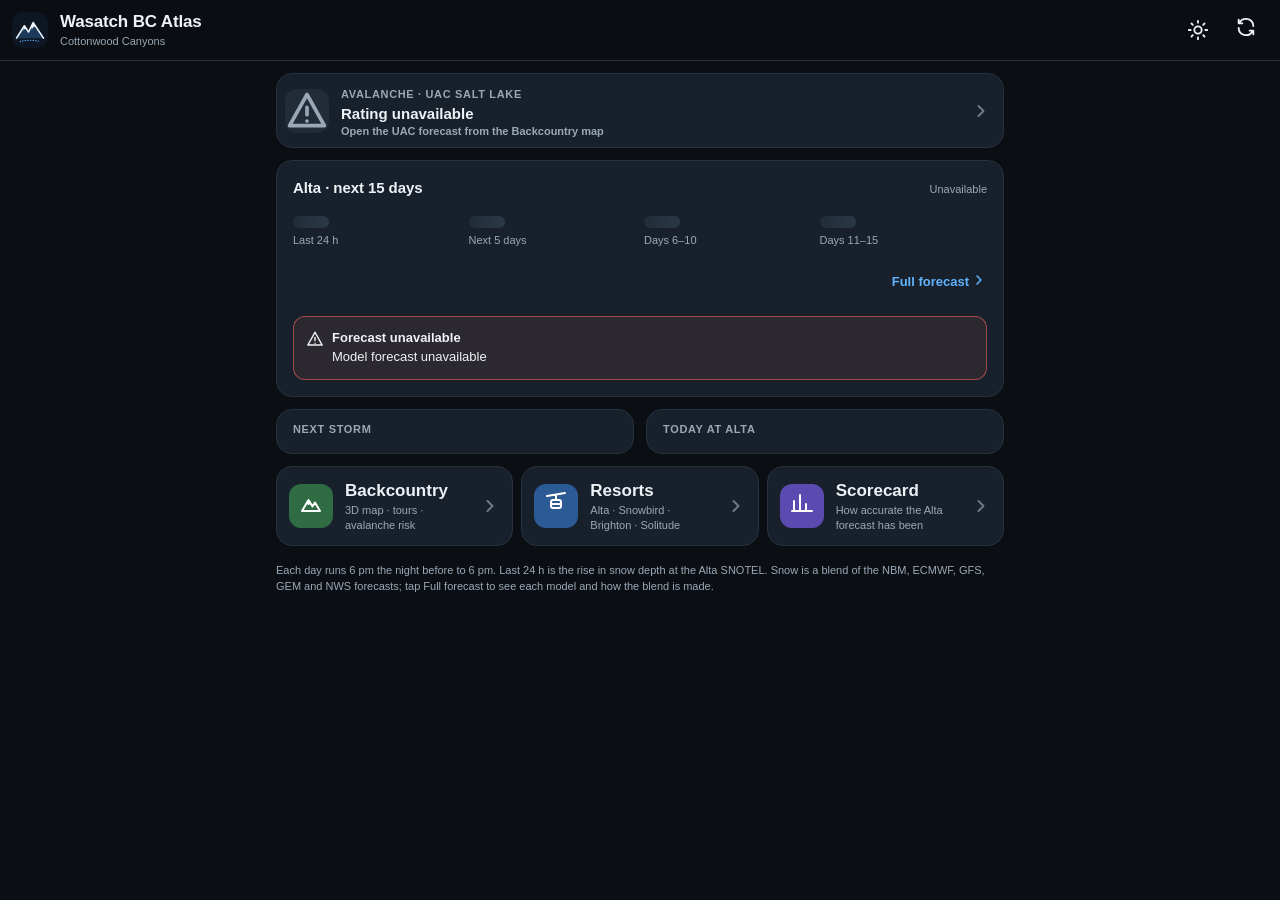
==== commit b73892e1: "Phone QC at 320 pt: bar numbers on their bars, no overflow or overlapping text - Snow bar numbers si" ====
--- a/index.html
+++ b/index.html
@@ -30,7 +30,7 @@
   <main class="page-main">
     <a id="avy" class="avy-row" href="backcountry.html#avalanche" aria-label="Avalanche danger, Salt Lake zone">
       <span class="avy-dot" aria-hidden="true"></span>
-      <span class="avy-text"><span class="eyebrow">Avalanche · UAC Salt Lake</span><b id="avy-name">Checking…</b></span>
+      <span class="avy-text"><span class="eyebrow">Avalanche · UAC Salt&nbsp;Lake</span><b id="avy-name">Checking…</b></span>
       <i data-icon="chev" class="chev"></i>
     </a>
 
@@ -42,8 +42,8 @@
       <div class="stats-row" id="totals">
         <div class="stat-cell dim"><b class="skeleton sk-line" style="width:36px">&nbsp;</b><span>Last 24 h</span></div>
         <div class="stat-cell"><b class="skeleton sk-line" style="width:36px">&nbsp;</b><span>Next 5 days</span></div>
-        <div class="stat-cell"><b class="skeleton sk-line" style="width:36px">&nbsp;</b><span>Days 6–10</span></div>
-        <div class="stat-cell"><b class="skeleton sk-line" style="width:36px">&nbsp;</b><span>Days 11–15</span></div>
+        <div class="stat-cell"><b class="skeleton sk-line" style="width:36px">&nbsp;</b><span>Days 6&#8288;–&#8288;10</span></div>
+        <div class="stat-cell"><b class="skeleton sk-line" style="width:36px">&nbsp;</b><span>Days 11&#8288;–&#8288;15</span></div>
       </div>
       <div class="chart" id="chart" role="img" aria-label="Daily snow forecast for Alta, next 15 days"><div class="skeleton sk-block"></div></div>
       <div class="chart-foot">
--- a/app.css
+++ b/app.css
@@ -200,11 +200,11 @@
 :root { --c-snow: #3987e5; --c-mix: #9085e9; --c-rain: #3fae7a; --c-pow: #f08a24; --c-none: #3a4552; }
 .sb { display: grid; grid-template-columns: repeat(var(--n), 1fr); gap: 3px; height: var(--sb-h, 170px); }
 .sb-col { display: flex; flex-direction: column; align-items: center; min-width: 0; }
-/* the gap below the numbers keeps the tallest bar from touching its label */
-.sb-v { font-size: 12px; font-weight: 750; height: 15px; line-height: 15px; margin-bottom: 6px; white-space: nowrap; font-variant-numeric: tabular-nums; }
+/* each number sits 3 px above its own bar; the area keeps 18 px of headroom so the tallest bar's number fits */
+.sb-v { position: absolute; bottom: 100%; left: 50%; transform: translateX(-50%); margin-bottom: 3px; font-size: 12px; font-style: normal; font-weight: 750; line-height: 15px; color: var(--text); white-space: nowrap; font-variant-numeric: tabular-nums; }
 .sb-v small { font-size: 9px; font-weight: 600; color: var(--c-rain); }
-.sb-area { flex: 1; width: 100%; display: flex; align-items: flex-end; justify-content: center; }
-.sb-area i { display: block; width: 80%; max-width: 36px; min-height: 2px; border-radius: 3px 3px 0 0; background: var(--c-none); }
+.sb-area { flex: 1; width: 100%; display: flex; align-items: flex-end; justify-content: center; padding-top: 18px; }
+.sb-area i { position: relative; display: block; width: 80%; max-width: 36px; min-height: 2px; border-radius: 3px 3px 0 0; background: var(--c-none); }
 .sb-area i.t-snow { background: var(--c-snow); }
 .sb-area i.t-mix { background: var(--c-mix); }
 .sb-area i.t-rain { background: var(--c-rain); }
@@ -228,7 +228,7 @@
 .sb-legend i.t-rain { background: var(--c-rain); }
 .sb-legend i.t-pow { background: var(--c-pow); }
 /* a snow amount as a solid block, coloured like the bars */
-.snow-chip { display: inline-block; min-width: 44px; padding: 3px 8px; border-radius: 6px; font-weight: 700; text-align: center; font-variant-numeric: tabular-nums; }
+.snow-chip { display: inline-block; min-width: 44px; padding: 3px 8px; white-space: nowrap; border-radius: 6px; font-weight: 700; text-align: center; font-variant-numeric: tabular-nums; }
 .snow-chip.t-snow { background: var(--c-snow); color: #fff; }
 .snow-chip.t-mix { background: var(--c-mix); color: #120f2a; }
 .snow-chip.t-rain { background: var(--c-rain); color: #06170f; }
@@ -244,7 +244,7 @@
 
 /* page shell for the content pages (home, resorts, forecast, scorecard) */
 .page { min-height: 100%; height: auto; background: var(--bg); }
-.page-main { max-width: 760px; margin: 0 auto; padding: var(--sp-3) var(--sp-4) calc(var(--sp-6) + env(safe-area-inset-bottom)); display: grid; gap: var(--sp-3); }
+.page-main { max-width: 760px; margin: 0 auto; padding: var(--sp-3) var(--sp-4) calc(var(--sp-6) + env(safe-area-inset-bottom)); display: grid; grid-template-columns: minmax(0, 1fr); gap: var(--sp-3); }
 
 /* top bar: back, title, actions. Sticky, blurred, the same on every page */
 .topbar {
@@ -258,7 +258,7 @@
 .topbar-title { flex: 1; min-width: 0; display: flex; align-items: center; gap: var(--sp-3); }
 .topbar-title > div { min-width: 0; }
 .topbar h1 { margin: 0; font-size: var(--fs-lg); font-weight: 700; line-height: 1.2; letter-spacing: -0.01em; white-space: nowrap; overflow: hidden; text-overflow: ellipsis; }
-.topbar .sub { margin: 1px 0 0; font-size: var(--fs-xs); color: var(--muted); white-space: nowrap; overflow: hidden; text-overflow: ellipsis; }
+.topbar .sub { margin: 1px 0 0; font-size: var(--fs-xs); line-height: 1.3; color: var(--muted); display: -webkit-box; -webkit-box-orient: vertical; -webkit-line-clamp: 2; overflow: hidden; }
 .topbar-actions { display: flex; align-items: center; gap: var(--sp-1); flex: 0 0 auto; }
 
 /* icon button: 44 x 44, the glove-sized target */
@@ -294,7 +294,7 @@
 .stats-row { display: grid; grid-template-columns: repeat(var(--cols, 4), 1fr); gap: var(--sp-2); }
 .stat-cell { min-width: 0; }
 .stat-cell b { display: block; font-size: var(--fs-xl); font-weight: 750; line-height: 1.15; font-variant-numeric: tabular-nums; letter-spacing: -0.01em; }
-.stat-cell span { display: block; font-size: var(--fs-xs); color: var(--muted); white-space: nowrap; }
+.stat-cell span { display: block; font-size: var(--fs-xs); color: var(--muted); line-height: 1.25; }  /* wraps on a 320 pt screen rather than pushing the card wider */
 .stat-cell.dim b { color: var(--muted); }
 .stat-cell.pow b { color: var(--c-pow); }
 
--- a/home.css
+++ b/home.css
@@ -45,7 +45,7 @@
 .door.score .door-icon { background: #5b4bb0; }
 .door-text { flex: 1; min-width: 0; }
 .door-text b { display: block; font-size: var(--fs-lg); }
-.door-text small { display: block; color: var(--muted); font-size: var(--fs-xs); white-space: nowrap; overflow: hidden; text-overflow: ellipsis; }
+.door-text small { display: block; color: var(--muted); font-size: var(--fs-xs); line-height: 1.35; }
 
 @media (min-width: 640px) {
   .doors { grid-template-columns: repeat(3, 1fr); }
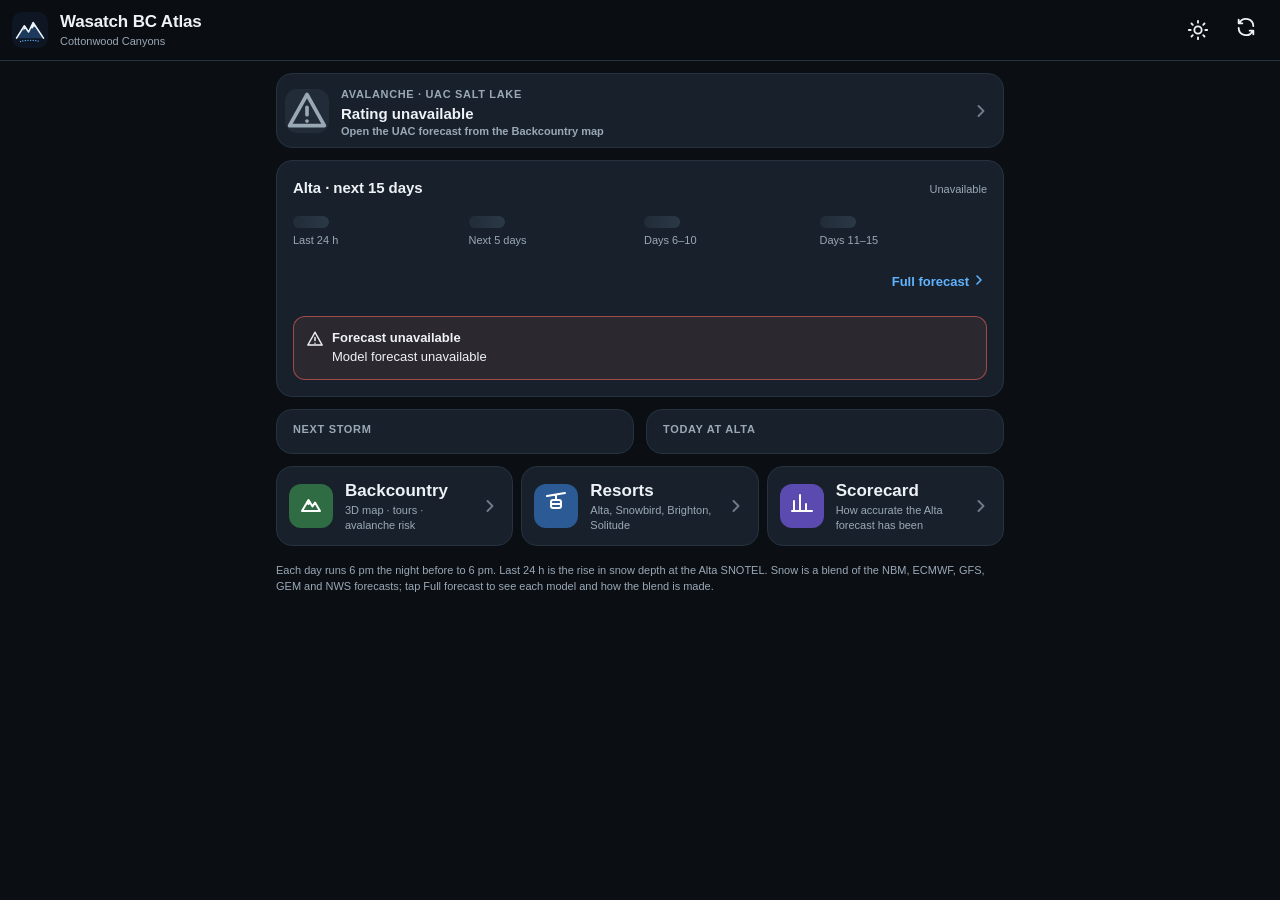
==== commit 20e95d91: "Phone UI pass 2: tidy headers, readable models chart, bar numbers on observed snow - NWS advisories:" ====
--- a/index.html
+++ b/index.html
@@ -40,7 +40,7 @@
         <span class="muted" id="status">Loading…</span>
       </div>
       <div class="stats-row" id="totals">
-        <div class="stat-cell dim"><b class="skeleton sk-line" style="width:36px">&nbsp;</b><span>Last 24 h</span></div>
+        <div class="stat-cell dim"><b class="skeleton sk-line" style="width:36px">&nbsp;</b><span>Last 24&nbsp;h</span></div>
         <div class="stat-cell"><b class="skeleton sk-line" style="width:36px">&nbsp;</b><span>Next 5 days</span></div>
         <div class="stat-cell"><b class="skeleton sk-line" style="width:36px">&nbsp;</b><span>Days 6&#8288;–&#8288;10</span></div>
         <div class="stat-cell"><b class="skeleton sk-line" style="width:36px">&nbsp;</b><span>Days 11&#8288;–&#8288;15</span></div>
@@ -66,7 +66,7 @@
       </a>
       <a href="resorts.html" class="door resort">
         <span class="door-icon"><i data-icon="lift"></i></span>
-        <span class="door-text"><b>Resorts</b><small>Alta · Snowbird · Brighton · Solitude</small></span>
+        <span class="door-text"><b>Resorts</b><small>Alta, Snowbird, Brighton, Solitude</small></span>
         <i data-icon="chev" class="chev"></i>
       </a>
       <a href="scorecard.html" class="door score">
@@ -77,7 +77,7 @@
     </nav>
 
     <footer class="foot">
-      <p>Each day runs 6 pm the night before to 6 pm. Last 24 h is the rise in snow depth at the Alta SNOTEL. Snow is a blend of the NBM, ECMWF, GFS, GEM and NWS forecasts; tap Full forecast to see each model and how the blend is made.</p>
+      <p>Each day runs 6 pm the night before to 6 pm. Last 24&nbsp;h is the rise in snow depth at the Alta SNOTEL. Snow is a blend of the NBM, ECMWF, GFS, GEM and NWS forecasts; tap Full forecast to see each model and how the blend is made.</p>
     </footer>
   </main>
 
--- a/app.css
+++ b/app.css
@@ -259,6 +259,11 @@
 .topbar-title > div { min-width: 0; }
 .topbar h1 { margin: 0; font-size: var(--fs-lg); font-weight: 700; line-height: 1.2; letter-spacing: -0.01em; white-space: nowrap; overflow: hidden; text-overflow: ellipsis; }
 .topbar .sub { margin: 1px 0 0; font-size: var(--fs-xs); line-height: 1.3; color: var(--muted); display: -webkit-box; -webkit-box-orient: vertical; -webkit-line-clamp: 2; overflow: hidden; }
+/* subtitles built from parts (theme.js): "a · b" on one line, or one part per line when that won't fit */
+.topbar .sub.parts { display: block; white-space: nowrap; }
+.topbar .sub .part + .part::before { content: " · "; }
+.topbar .sub.stack .part { display: block; overflow: hidden; text-overflow: ellipsis; }
+.topbar .sub.stack .part + .part::before { content: none; }
 .topbar-actions { display: flex; align-items: center; gap: var(--sp-1); flex: 0 0 auto; }
 
 /* icon button: 44 x 44, the glove-sized target */
--- a/home.css
+++ b/home.css
@@ -54,3 +54,4 @@
   .cards { grid-template-columns: 1fr; }
   .stat-cell b { font-size: var(--fs-lg); }
 }
+.nw { white-space: nowrap; }   /* keeps a label with its value, e.g. "snow level 9,200′" */
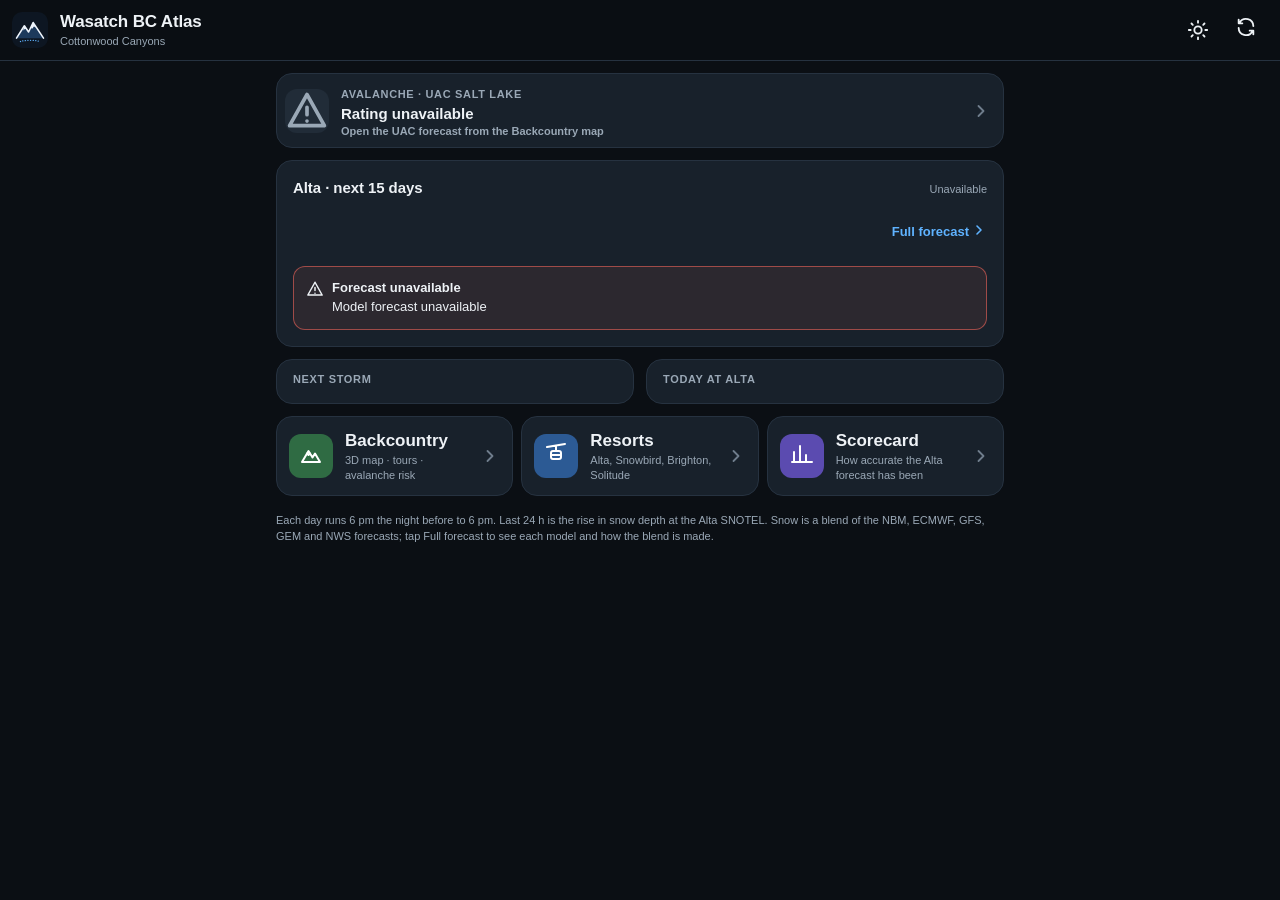
==== commit 2fa697f5: "Simpler resort views: swipeable 15-day chart, resort logos, tabbed resort page - One shared snow str" ====
--- a/index.html
+++ b/index.html
@@ -38,12 +38,6 @@
       <div class="card-head">
         <h2 id="snow-h">Alta · next 15 days</h2>
         <span class="muted" id="status">Loading…</span>
-      </div>
-      <div class="stats-row" id="totals">
-        <div class="stat-cell dim"><b class="skeleton sk-line" style="width:36px">&nbsp;</b><span>Last 24&nbsp;h</span></div>
-        <div class="stat-cell"><b class="skeleton sk-line" style="width:36px">&nbsp;</b><span>Next 5 days</span></div>
-        <div class="stat-cell"><b class="skeleton sk-line" style="width:36px">&nbsp;</b><span>Days 6&#8288;–&#8288;10</span></div>
-        <div class="stat-cell"><b class="skeleton sk-line" style="width:36px">&nbsp;</b><span>Days 11&#8288;–&#8288;15</span></div>
       </div>
       <div class="chart" id="chart" role="img" aria-label="Daily snow forecast for Alta, next 15 days"><div class="skeleton sk-block"></div></div>
       <div class="chart-foot">
--- a/app.css
+++ b/app.css
@@ -196,26 +196,47 @@
 .alta-marker img { width: 20px; height: 20px; display: block; }
 .summary-badge { width: 18px; height: 18px; vertical-align: -4px; margin-right: 6px; }
 
-/* ---------- daily snow bars (snowbars.js), shared by home, resorts and forecast pages ---------- */
+/* ---------- daily snow (snowbars.js), shared by home, resorts and forecast pages ---------- */
 :root { --c-snow: #3987e5; --c-mix: #9085e9; --c-rain: #3fae7a; --c-pow: #f08a24; --c-none: #3a4552; }
-.sb { display: grid; grid-template-columns: repeat(var(--n), 1fr); gap: 3px; height: var(--sb-h, 170px); }
+/* the strip: last 24 h, then the 15 days, swiped sideways. Columns stay --col wide at least, so a
+   320 pt phone shows about six days with labels you can read; a wide screen fits all 15 */
+.strip { --col: 32px; }
+.st-scroll { overflow-x: auto; overscroll-behavior-x: contain; scroll-snap-type: x proximity; scrollbar-width: none; -webkit-overflow-scrolling: touch; }
+.st-scroll::-webkit-scrollbar { display: none; }
+.st-scroll:not(.at-end) { -webkit-mask-image: linear-gradient(to right, #000 calc(100% - 32px), transparent); mask-image: linear-gradient(to right, #000 calc(100% - 32px), transparent); }
+.st-track { display: flex; gap: 10px; width: max-content; min-width: 100%; }
+.st-now { flex: 0 0 72px; display: flex; flex-direction: column; justify-content: center; gap: 2px; padding: var(--sp-2); border-radius: var(--r-md); background: var(--surface-3); text-align: center; scroll-snap-align: start; }
+.st-now span { font-size: var(--fs-xs); font-weight: 700; color: var(--muted); }
+.st-now b { font-size: 28px; font-weight: 780; line-height: 1.05; letter-spacing: -0.02em; color: var(--c-snow); font-variant-numeric: tabular-nums; }
+.st-now b.dim { color: var(--muted); }
+.st-now small { font-size: 10px; line-height: 1.25; color: var(--faint); }
+.st-days { flex: 1 0 calc(var(--n) * var(--col)); display: flex; flex-direction: column; min-width: 0; }
+.st-heads { display: grid; grid-template-columns: repeat(var(--n), 1fr); margin-bottom: var(--sp-1); }
+.st-g { display: flex; flex-direction: column; padding-left: var(--sp-2); scroll-snap-align: start; scroll-margin-left: var(--sp-1); }
+.st-g:first-child { padding-left: 0; }
+.st-g.wk { border-left: 1px dashed var(--line); }
+.st-g span { font-size: var(--fs-xs); font-weight: 650; color: var(--muted); white-space: nowrap; }
+.st-g b { font-size: var(--fs-xl); font-weight: 780; line-height: 1.15; letter-spacing: -0.01em; font-variant-numeric: tabular-nums; }
+.st-g b.pow { color: var(--c-pow); }
+.st-g sup { font-size: 10px; color: var(--muted); }
+/* the bars under the block headers, one column a day */
+.sb { flex: 1; display: grid; grid-template-columns: repeat(var(--n), 1fr); height: var(--sb-h, 170px); }
 .sb-col { display: flex; flex-direction: column; align-items: center; min-width: 0; }
+.sb-col.wk { border-left: 1px dashed var(--line); }
 /* each number sits 3 px above its own bar; the area keeps 18 px of headroom so the tallest bar's number fits */
-.sb-v { position: absolute; bottom: 100%; left: 50%; transform: translateX(-50%); margin-bottom: 3px; font-size: 12px; font-style: normal; font-weight: 750; line-height: 15px; color: var(--text); white-space: nowrap; font-variant-numeric: tabular-nums; }
+.sb-v { position: absolute; bottom: 100%; left: 50%; transform: translateX(-50%); margin-bottom: 3px; font-size: var(--fs-sm); font-style: normal; font-weight: 750; line-height: 15px; color: var(--text); white-space: nowrap; font-variant-numeric: tabular-nums; }
 .sb-v small { font-size: 9px; font-weight: 600; color: var(--c-rain); }
 .sb-area { flex: 1; width: 100%; display: flex; align-items: flex-end; justify-content: center; padding-top: 18px; }
-.sb-area i { position: relative; display: block; width: 80%; max-width: 36px; min-height: 2px; border-radius: 3px 3px 0 0; background: var(--c-none); }
+.sb-area i { position: relative; display: block; width: 72%; max-width: 30px; min-height: 2px; border-radius: 4px 4px 0 0; background: var(--c-none); }
 .sb-area i.t-snow { background: var(--c-snow); }
 .sb-area i.t-mix { background: var(--c-mix); }
 .sb-area i.t-rain { background: var(--c-rain); }
 .sb-area i.t-pow { background: var(--c-pow); }
-.sb-d { font-size: 10px; color: var(--muted); text-align: center; line-height: 1.25; margin-top: 3px; }
-.sb-d b { color: var(--text); font-weight: 600; }
-.sb-col.wk { border-left: 1px dashed var(--line); }
+.sb-d { display: flex; flex-direction: column; align-items: center; margin-top: var(--sp-1); font-size: var(--fs-sm); line-height: 1.2; color: var(--muted); }
+.sb-d b { font-size: var(--fs-md); font-weight: 600; color: var(--text); }
+.sb-d.we, .sb-d.we b { color: var(--text); font-weight: 800; }   /* weekends in bold */
 .sb-col.today .sb-d b { color: var(--accent); }
-.sb.compact { gap: 2px; }
-.sb.compact .sb-v { font-size: 10px; }
-.sb.compact .sb-area i { width: 76%; border-radius: 2px 2px 0 0; }
+
 .sb-legend { display: flex; flex-wrap: wrap; gap: 4px 12px; font-size: 11px; color: var(--muted); align-items: center; }
 .sb-legend .sb-unit { color: var(--faint); }
 .wx { display: inline-grid; place-items: center; width: 22px; height: 22px; color: var(--muted); }
@@ -283,10 +304,12 @@
 /* brand mark */
 .brand-mark { width: 36px; height: 36px; flex: 0 0 36px; border-radius: 10px; display: block; }
 
-/* monogram (resorts show as monograms, never logos) */
-.mono { flex: 0 0 40px; width: 40px; height: 40px; display: grid; place-items: center; border-radius: 12px; font-weight: 800; font-size: 14px; letter-spacing: 0.02em; color: #fff; }
-.mono.lcc { background: #2c5a94; }
-.mono.bcc { background: #2f6b43; }
+/* resort badge (resortBadge): the resort's logo on a white tile, or its initials without one */
+.rbadge { position: relative; flex: 0 0 44px; width: 44px; height: 44px; display: grid; place-items: center; overflow: hidden; border-radius: 12px; font-weight: 800; font-size: 14px; letter-spacing: 0.02em; color: #fff; }
+.rbadge.lcc { background: #2c5a94; }
+.rbadge.bcc { background: #2f6b43; }
+.rbadge img { position: absolute; inset: 0; width: 100%; height: 100%; object-fit: contain; padding: 4px; background: #fff; }
+:root[data-theme="glare"] .rbadge { box-shadow: 0 0 0 1px var(--line-strong); }   /* a white tile on a white card needs an edge */
 
 /* cards and sections */
 .card { background: var(--surface-2); border: 1px solid var(--line); border-radius: var(--r-lg); padding: var(--sp-4); min-width: 0; }
@@ -294,14 +317,6 @@
 .card-head h2, .card > h2 { font-size: var(--fs-md); font-weight: 700; margin: 0; letter-spacing: -0.005em; }
 .card-head .muted, .card > h2 .muted { font-size: var(--fs-xs); font-weight: 500; }
 .eyebrow { font-size: var(--fs-xs); font-weight: 700; text-transform: uppercase; letter-spacing: 0.06em; color: var(--muted); margin: 0 0 var(--sp-1); }
-
-/* stat row: a label over a big number */
-.stats-row { display: grid; grid-template-columns: repeat(var(--cols, 4), 1fr); gap: var(--sp-2); }
-.stat-cell { min-width: 0; }
-.stat-cell b { display: block; font-size: var(--fs-xl); font-weight: 750; line-height: 1.15; font-variant-numeric: tabular-nums; letter-spacing: -0.01em; }
-.stat-cell span { display: block; font-size: var(--fs-xs); color: var(--muted); line-height: 1.25; }  /* wraps on a 320 pt screen rather than pushing the card wider */
-.stat-cell.dim b { color: var(--muted); }
-.stat-cell.pow b { color: var(--c-pow); }
 
 /* pills */
 .pill { display: inline-flex; align-items: center; gap: 4px; padding: 3px 9px; border-radius: var(--r-pill); font-size: var(--fs-xs); font-weight: 700; white-space: nowrap; background: var(--surface-3); color: var(--text); }
--- a/home.css
+++ b/home.css
@@ -14,7 +14,6 @@
 .chev svg { width: 20px; height: 20px; fill: none; stroke: currentColor; stroke-width: 2.2; stroke-linecap: round; stroke-linejoin: round; }
 
 .snow .card-head .muted { white-space: nowrap; }
-.snow .stats-row { margin-bottom: var(--sp-3); }
 /* landscape chart: wider than tall, never stretched to fill a tall phone */
 .chart { --sb-h: clamp(150px, 34vw, 220px); }
 .chart-foot { display: flex; align-items: center; justify-content: space-between; gap: var(--sp-2); margin-top: var(--sp-3); flex-wrap: wrap; }
@@ -52,6 +51,5 @@
 }
 @media (max-width: 360px) {
   .cards { grid-template-columns: 1fr; }
-  .stat-cell b { font-size: var(--fs-lg); }
 }
 .nw { white-space: nowrap; }   /* keeps a label with its value, e.g. "snow level 9,200′" */
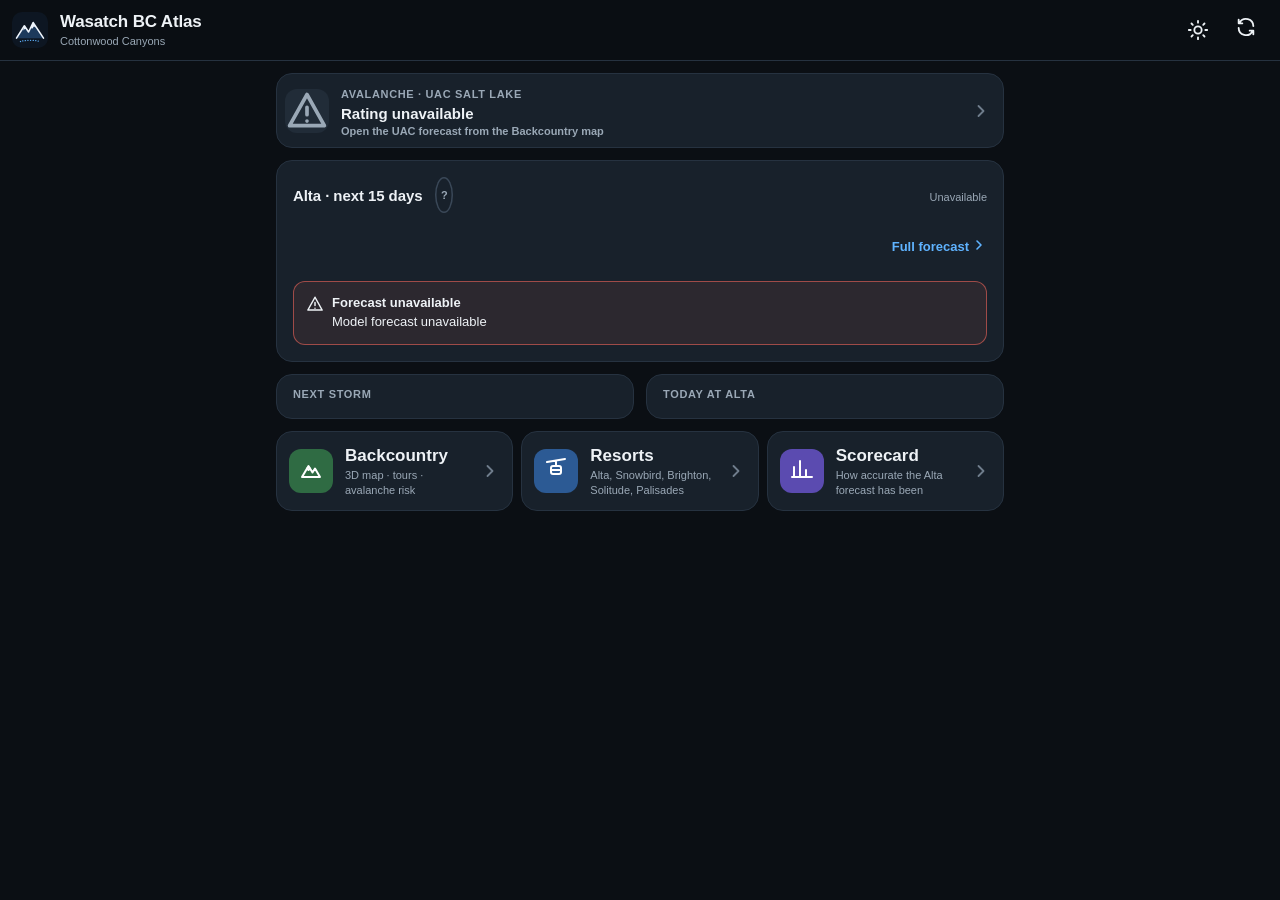
==== commit c0ec6de6: "Fold explanations, sources and method notes behind a small "?" Every page had paragraphs of how-to, " ====
--- a/index.html
+++ b/index.html
@@ -36,9 +36,10 @@
 
     <section class="card snow" aria-labelledby="snow-h">
       <div class="card-head">
-        <h2 id="snow-h">Alta · next 15 days</h2>
+        <div class="title-info"><h2 id="snow-h">Alta · next 15 days</h2><button type="button" class="info-btn" aria-label="About this chart" aria-expanded="false" aria-controls="snow-info">?</button></div>
         <span class="muted" id="status">Loading…</span>
       </div>
+      <div class="info-body" id="snow-info" hidden><p>Each day runs 6 pm the night before to 6 pm. Last 24&nbsp;h is the rise in snow depth at the Alta SNOTEL. Snow is a blend of the NBM, ECMWF, GFS, GEM and NWS forecasts; tap Full forecast to see each model and how the blend is made.</p></div>
       <div class="chart" id="chart" role="img" aria-label="Daily snow forecast for Alta, next 15 days"><div class="skeleton sk-block"></div></div>
       <div class="chart-foot">
         <div id="legend"></div>
@@ -60,7 +61,7 @@
       </a>
       <a href="resorts.html" class="door resort">
         <span class="door-icon"><i data-icon="lift"></i></span>
-        <span class="door-text"><b>Resorts</b><small>Alta, Snowbird, Brighton, Solitude</small></span>
+        <span class="door-text"><b>Resorts</b><small>Alta, Snowbird, Brighton, Solitude, Palisades</small></span>
         <i data-icon="chev" class="chev"></i>
       </a>
       <a href="scorecard.html" class="door score">
@@ -70,9 +71,6 @@
       </a>
     </nav>
 
-    <footer class="foot">
-      <p>Each day runs 6 pm the night before to 6 pm. Last 24&nbsp;h is the rise in snow depth at the Alta SNOTEL. Snow is a blend of the NBM, ECMWF, GFS, GEM and NWS forecasts; tap Full forecast to see each model and how the blend is made.</p>
-    </footer>
   </main>
 
   <script src="snow.js"></script>
--- a/app.css
+++ b/app.css
@@ -101,6 +101,21 @@
 .muted { color: var(--muted); font-weight: 400; }
 .small { font-size: 12px; }
 .hint { color: var(--muted); font-size: 12px; line-height: 1.45; margin: 6px 0; }
+/* "?" for explanations (theme.js): a small circle that opens its text in place. The visible circle is
+   18 px; the padding keeps the tap target near 32 px without pushing the layout around. */
+.info-btn { display: inline-grid; place-items: center; width: 18px; height: 18px; padding: 0; margin: -7px -7px -7px 0; box-sizing: content-box;
+  border: 7px solid transparent; background-clip: padding-box; border-radius: 50%; vertical-align: middle; cursor: pointer;
+  font-family: inherit; font-size: 11px; font-weight: 700; line-height: 1; color: var(--muted); box-shadow: inset 0 0 0 1.5px var(--line-strong); background-color: transparent; }
+.info-btn:hover, .info-btn[aria-expanded="true"] { color: var(--text); box-shadow: inset 0 0 0 1.5px var(--muted); }
+.info-btn:focus-visible { outline: 2px solid var(--accent); outline-offset: -5px; }
+.info-body { margin: var(--sp-2) 0 0; padding: var(--sp-2) var(--sp-3); border-radius: var(--r-md); background: var(--surface-3);
+  color: var(--muted); font-size: 12px; line-height: 1.5; font-weight: 400; text-align: left; }
+.info-body p { margin: 0 0 var(--sp-2); }
+.info-body p:last-child { margin-bottom: 0; }
+.info-body .hint { margin: 0 0 var(--sp-2); }
+.title-info { display: flex; align-items: center; gap: 6px; min-width: 0; margin: 0; }
+.title-info h2 { margin: 0; }
+.foot .title-info { justify-content: space-between; }
 
 .seg { display: flex; flex-wrap: wrap; gap: 4px; margin: 8px 0; }
 .seg label {
@@ -219,8 +234,10 @@
 .st-g b { font-size: var(--fs-xl); font-weight: 780; line-height: 1.15; letter-spacing: -0.01em; font-variant-numeric: tabular-nums; }
 .st-g b.pow { color: var(--c-pow); }
 .st-g sup { font-size: 10px; color: var(--muted); }
-/* the bars under the block headers, one column a day */
-.sb { flex: 1; display: grid; grid-template-columns: repeat(var(--n), 1fr); height: var(--sb-h, 170px); }
+/* the bars under the block headers, one column a day. flex: none keeps the set height: with flex: 1
+   (a 0% basis in a column of no set height) current Chrome sizes the chart to its labels and every
+   bar's percentage height collapses to the 2px minimum */
+.sb { flex: none; display: grid; grid-template-columns: repeat(var(--n), 1fr); height: var(--sb-h, 170px); }
 .sb-col { display: flex; flex-direction: column; align-items: center; min-width: 0; }
 .sb-col.wk { border-left: 1px dashed var(--line); }
 /* each number sits 3 px above its own bar; the area keeps 18 px of headroom so the tallest bar's number fits */
@@ -308,6 +325,7 @@
 .rbadge { position: relative; flex: 0 0 44px; width: 44px; height: 44px; display: grid; place-items: center; overflow: hidden; border-radius: 12px; font-weight: 800; font-size: 14px; letter-spacing: 0.02em; color: #fff; }
 .rbadge.lcc { background: #2c5a94; }
 .rbadge.bcc { background: #2f6b43; }
+.rbadge.other { background: #8a4b2a; }
 .rbadge img { position: absolute; inset: 0; width: 100%; height: 100%; object-fit: contain; padding: 4px; background: #fff; }
 :root[data-theme="glare"] .rbadge { box-shadow: 0 0 0 1px var(--line-strong); }   /* a white tile on a white card needs an edge */
 
